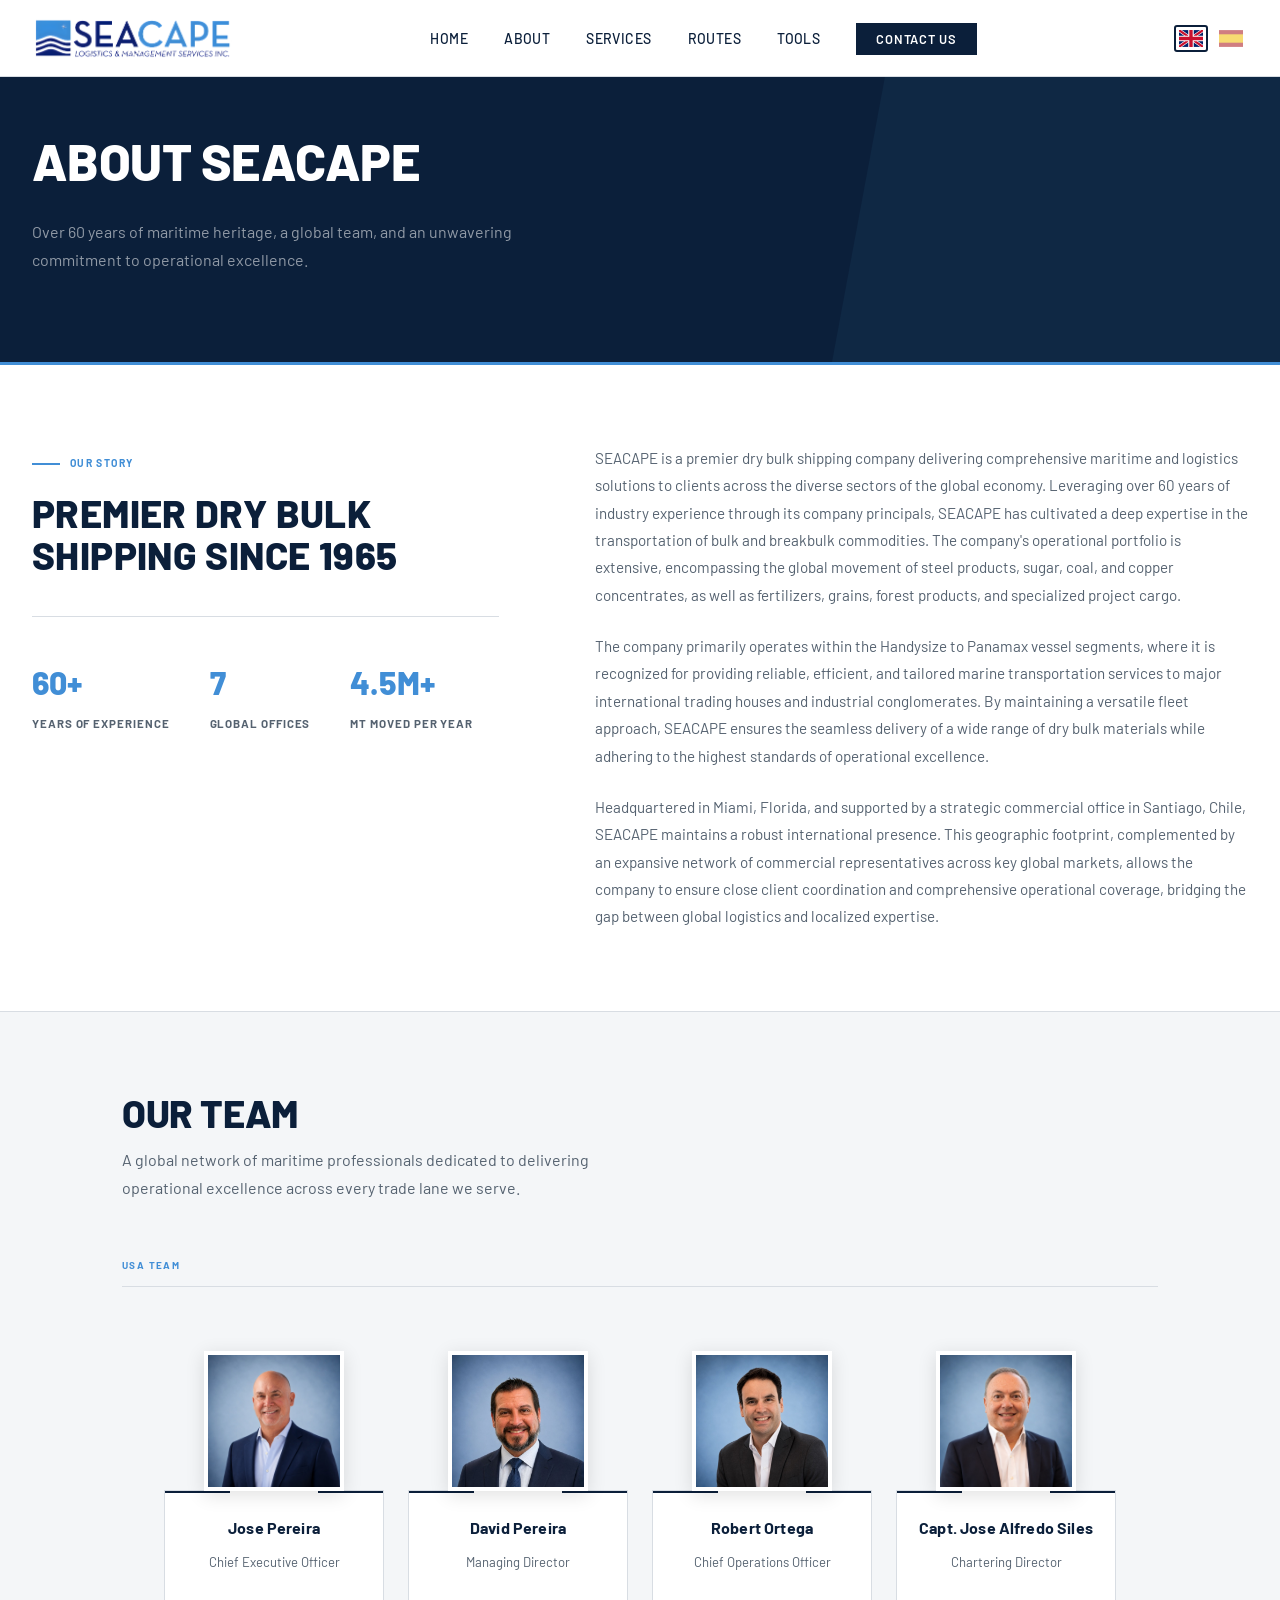
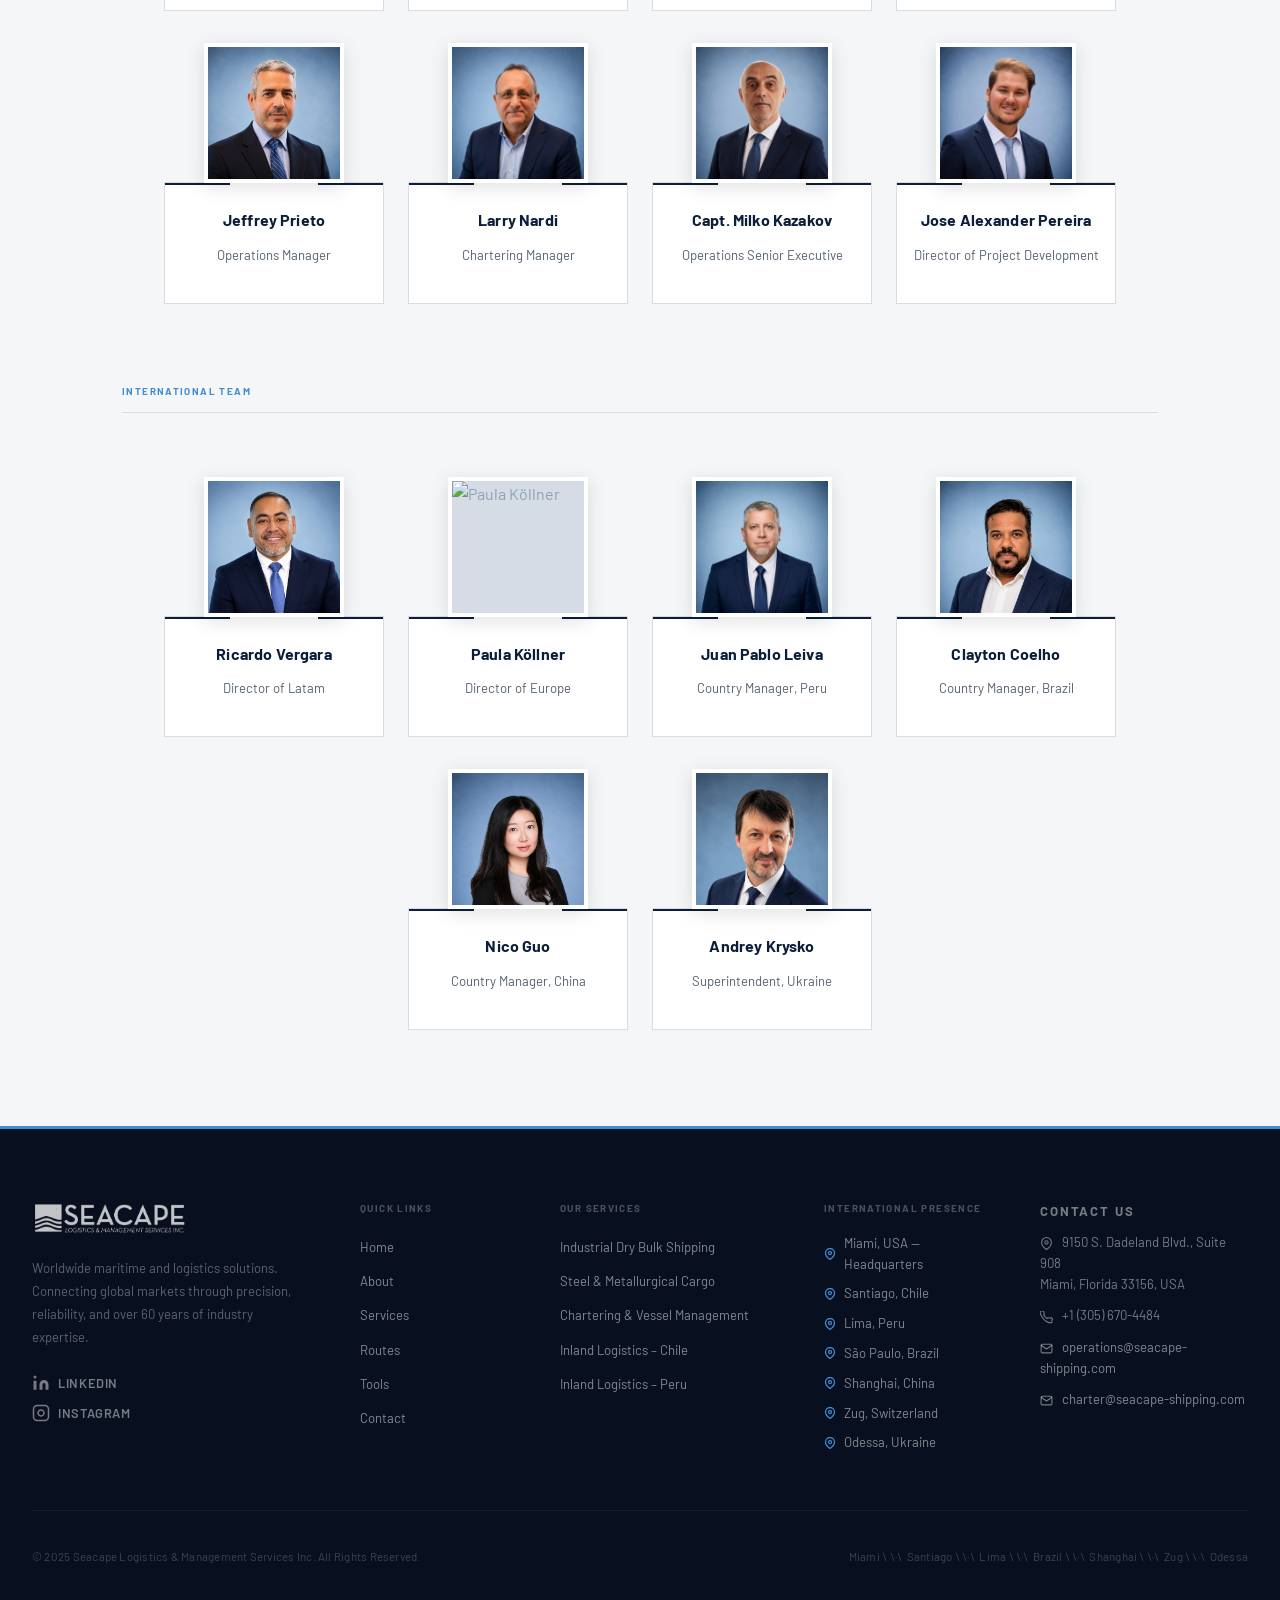
==== about.html @ 0886fe23 "Update routes, remove Seacape GmbH from Zug, replace charter main photo - Sync home page route cards" ====
<!DOCTYPE html>
<html lang="en">
<head>
  <meta charset="UTF-8"/>
  <meta name="viewport" content="width=device-width, initial-scale=1.0"/>
  <title>About – Seacape Logistics &amp; Management Services Inc.</title>
  <meta name="description" content="Over 60 years of maritime expertise. Meet the leadership team and global professionals behind Seacape's worldwide shipping and logistics operations."/>
  <link rel="stylesheet" href="css/styles.css"/>
  <style>
    /* ── About Page ─────────────────────────── */
    .about-intro {
      max-width: 1280px; margin: 0 auto; padding: 5rem 2rem;
      display: grid; grid-template-columns: 1fr 1.4fr; gap: 6rem; align-items: start;
    }
    .about-intro-label {
      font-size: .65rem; font-weight: 700; letter-spacing: .14em;
      text-transform: uppercase; color: var(--blue);
      display: flex; align-items: center; gap: .6rem; margin-bottom: 1.25rem;
    }
    .about-intro-label::before {
      content: ''; display: block; width: 28px; height: 2px; background: var(--blue);
    }
    .about-intro-heading {
      font-size: clamp(1.8rem, 3vw, 2.6rem); font-weight: 800;
      text-transform: uppercase; letter-spacing: .01em;
      color: var(--navy); line-height: 1.1; margin: 0 0 2rem;
    }
    .about-stat-row {
      display: flex; gap: 2.5rem; margin-top: 2.5rem;
      padding-top: 2.5rem; border-top: 1px solid var(--rule);
    }
    .about-stat-val {
      font-size: 2rem; font-weight: 800; color: var(--blue); display: block;
    }
    .about-stat-lbl {
      font-size: .72rem; font-weight: 700; text-transform: uppercase;
      letter-spacing: .08em; color: var(--muted);
    }
    .about-body p {
      color: var(--muted); line-height: 1.8; font-size: .95rem; margin: 0 0 1.5rem;
    }
    .about-body p:last-child { margin: 0; }

    /* ── Team Section ───────────────────────── */
    .team-section {
      background: var(--bg-alt);
      border-top: 1px solid var(--rule);
      padding: 5rem 0 6rem;
    }
    .team-inner { max-width: 1100px; margin: 0 auto; padding: 0 2rem; }
    .team-group { margin-bottom: 5rem; }
    .team-group:last-child { margin-bottom: 0; }
    .team-group-label {
      font-size: .62rem; font-weight: 700; letter-spacing: .14em;
      text-transform: uppercase; color: var(--blue);
      border-bottom: 1px solid var(--rule);
      padding-bottom: .75rem; margin-bottom: 4rem;
    }

    /* Grid — centered, fixed columns */
    .team-grid {
      display: flex;
      flex-wrap: wrap;
      justify-content: center;
      gap: 2rem 1.5rem;
    }

    /* Wrapper: provides space above card for the floating avatar */
    .team-card-wrap {
      width: 220px;
      display: flex;
      flex-direction: column;
      align-items: center;
    }

    /* Avatar — floats above the card */
    .team-avatar {
      width: 140px; height: 140px;
      border-radius: 0;              /* sharp edges — consistent with site design */
      background: #d6dce5;
      border: 4px solid #fff;
      box-shadow: 0 4px 18px rgba(0,0,0,.12);
      display: flex; align-items: center; justify-content: center;
      color: #8fa0b4;
      overflow: hidden;
      margin-bottom: -1px;
      position: relative; z-index: 1;
      flex-shrink: 0;
    }
    .team-avatar img {
      width: 100%; height: 100%; object-fit: cover; object-position: top center; display: block;
    }

    /* Card box */
    .team-card {
      background: #fff;
      border: 1px solid var(--rule);
      width: 100%;
      padding: 1.5rem 1rem 1.5rem;
      text-align: center;
      position: relative;
    }

    /* Horizontal lines flanking the top (where photo sits) */
    .team-card::before,
    .team-card::after {
      content: '';
      position: absolute;
      top: 0; height: 2px;
      background: var(--navy);
    }
    .team-card::before { left: 0; width: 30%; }
    .team-card::after  { right: 0; width: 30%; }

    .team-name {
      font-size: 1rem; font-weight: 700;
      color: var(--navy); margin: 0 0 .35rem;
      letter-spacing: .01em;
    }
    .team-title {
      font-size: .82rem; color: var(--muted); line-height: 1.5;
    }

    @media (max-width: 900px) {
      .about-intro { grid-template-columns: 1fr; gap: 3rem; }
      .about-stat-row { gap: 1.5rem; }
    }
    @media (max-width: 600px) {
      .team-card-wrap { width: calc(50% - .75rem); }
      .team-avatar { width: 110px; height: 110px; }
    }
  </style>
</head>
<body>

<nav class="navbar">
  <div class="nav-inner">
    <a href="index.html" class="nav-logo"><img src="assets/images/logo.png" alt="Seacape Logistics &amp; Management Services Inc."/></a>
    <ul class="nav-links">
      <li><a href="index.html" data-i18n="nav_home">Home</a></li>
      <li><a href="about.html" data-i18n="nav_about">About</a></li>
      <li><a href="services.html" data-i18n="nav_services">Services</a></li>
      <li><a href="routes.html" data-i18n="nav_routes">Routes</a></li>
      <li><a href="tools.html" data-i18n="nav_tools">Tools</a></li>
      <li><a href="contact.html" class="nav-cta" data-i18n="nav_contact">Contact Us</a></li>
    </ul>
    <div class="lang-toggle">
      <button class="lang-btn" data-lang="en" onclick="setLanguage('en')" aria-label="English"><svg viewBox="0 0 20 14" xmlns="http://www.w3.org/2000/svg" width="24" height="17"><rect width="20" height="14" fill="#012169"/><path d="M0 0L20 14M20 0L0 14" stroke="#fff" stroke-width="2.8"/><path d="M0 0L20 14M20 0L0 14" stroke="#C8102E" stroke-width="1.8"/><path d="M10 0V14M0 7H20" stroke="#fff" stroke-width="4.6"/><path d="M10 0V14M0 7H20" stroke="#C8102E" stroke-width="2.8"/></svg></button>
      <button class="lang-btn" data-lang="es" onclick="setLanguage('es')" aria-label="Español"><svg viewBox="0 0 20 14" xmlns="http://www.w3.org/2000/svg" width="24" height="17"><rect width="20" height="14" fill="#AA151B"/><rect y="3.5" width="20" height="7" fill="#F1BF00"/></svg></button>
    </div>
    <button class="hamburger" aria-label="Open menu"><span></span><span></span><span></span></button>
  </div>
</nav>
<div class="mobile-menu">
  <a href="index.html" data-i18n="nav_home">Home</a>
  <a href="about.html" data-i18n="nav_about">About</a>
  <a href="services.html" data-i18n="nav_services">Services</a>
  <a href="routes.html" data-i18n="nav_routes">Routes</a>
  <a href="tools.html" data-i18n="nav_tools">Tools</a>
  <a href="contact.html" class="nav-cta" data-i18n="nav_contact">Contact Us</a>
</div>

<div class="page-hero">
  <div class="page-hero-content">
        <h1 class="page-hero-title" data-i18n="about_hero_title">About Seacape</h1>
    <p class="page-hero-sub" data-i18n="about_hero_sub">Over 60 years of maritime heritage, a global team, and an unwavering commitment to operational excellence.</p>
  </div>
</div>

<!-- ── Company Description ───────────────── -->
<div class="about-intro">
  <div class="reveal">
    <p class="about-intro-label" data-i18n="about_story_label">Our Story</p>
    <h2 class="about-intro-heading" data-i18n="about_story_heading">Premier Dry Bulk Shipping Since 1965</h2>
    <div class="about-stat-row">
      <div>
        <span class="about-stat-val">60+</span>
        <span class="about-stat-lbl" data-i18n="about_stat_years">Years of Experience</span>
      </div>
      <div>
        <span class="about-stat-val">7</span>
        <span class="about-stat-lbl" data-i18n="about_stat_offices">Global Offices</span>
      </div>
      <div>
        <span class="about-stat-val">4.5M+</span>
        <span class="about-stat-lbl" data-i18n="about_stat_mt">MT Moved Per Year</span>
      </div>
    </div>
  </div>
  <div class="about-body reveal">
    <p data-i18n="about_body_1">SEACAPE is a premier dry bulk shipping company delivering comprehensive maritime and logistics solutions to clients across the diverse sectors of the global economy. Leveraging over 60 years of industry experience through its company principals, SEACAPE has cultivated a deep expertise in the transportation of bulk and breakbulk commodities. The company's operational portfolio is extensive, encompassing the global movement of steel products, sugar, coal, and copper concentrates, as well as fertilizers, grains, forest products, and specialized project cargo.</p>
    <p data-i18n="about_body_2">The company primarily operates within the Handysize to Panamax vessel segments, where it is recognized for providing reliable, efficient, and tailored marine transportation services to major international trading houses and industrial conglomerates. By maintaining a versatile fleet approach, SEACAPE ensures the seamless delivery of a wide range of dry bulk materials while adhering to the highest standards of operational excellence.</p>
    <p data-i18n="about_body_3">Headquartered in Miami, Florida, and supported by a strategic commercial office in Santiago, Chile, SEACAPE maintains a robust international presence. This geographic footprint, complemented by an expansive network of commercial representatives across key global markets, allows the company to ensure close client coordination and comprehensive operational coverage, bridging the gap between global logistics and localized expertise.</p>
  </div>
</div>

<!-- ── Our People ─────────────────────────── -->
<section class="team-section">
  <div class="team-inner">
    <div class="section-header reveal" style="margin-bottom:3.5rem;">
            <h2 class="section-title" data-i18n="about_team_heading">Our Team</h2>
      <p class="section-sub" data-i18n="about_team_sub">A global network of maritime professionals dedicated to delivering operational excellence across every trade lane we serve.</p>
    </div>

    <!-- USA Team -->
    <div class="team-group reveal">
      <p class="team-group-label" data-i18n="about_usa_team">USA Team</p>
      <div class="team-grid">
        <div class="team-card-wrap">
          <div class="team-avatar"><img src="assets/images/team/Jose Pereira.jpg" alt="Jose Pereira"/></div>
          <div class="team-card">
            <p class="team-name">Jose Pereira</p>
            <p class="team-title" data-i18n="team_ceo">Chief Executive Officer</p>
          </div>
        </div>
        <div class="team-card-wrap">
          <div class="team-avatar"><img src="assets/images/team/David Pereira.jpg" alt="David Pereira"/></div>
          <div class="team-card">
            <p class="team-name">David Pereira</p>
            <p class="team-title" data-i18n="team_md">Managing Director</p>
          </div>
        </div>
        <div class="team-card-wrap">
          <div class="team-avatar"><img src="assets/images/team/Robert Ortega.jpg" alt="Robert Ortega"/></div>
          <div class="team-card">
            <p class="team-name">Robert Ortega</p>
            <p class="team-title" data-i18n="team_coo">Chief Operations Officer</p>
          </div>
        </div>
        <div class="team-card-wrap">
          <div class="team-avatar"><img src="assets/images/team/Capt. Jose Alfredo Siles.jpg" alt="Capt. Jose Alfredo Siles"/></div>
          <div class="team-card">
            <p class="team-name">Capt. Jose Alfredo Siles</p>
            <p class="team-title" data-i18n="team_chartering_dir">Chartering Director</p>
          </div>
        </div>
        <div class="team-card-wrap">
          <div class="team-avatar"><img src="assets/images/team/Jeffrey Prieto.jpg" alt="Jeffrey Prieto"/></div>
          <div class="team-card">
            <p class="team-name">Jeffrey Prieto</p>
            <p class="team-title" data-i18n="team_ops_mgr">Operations Manager</p>
          </div>
        </div>
        <div class="team-card-wrap">
          <div class="team-avatar"><img src="assets/images/team/Larry Nardi.jpg" alt="Larry Nardi"/></div>
          <div class="team-card">
            <p class="team-name">Larry Nardi</p>
            <p class="team-title" data-i18n="team_chartering_mgr">Chartering Manager</p>
          </div>
        </div>
        <div class="team-card-wrap">
          <div class="team-avatar"><img src="assets/images/team/Milko Kazakov.jpg" alt="Capt. Milko Kazakov"/></div>
          <div class="team-card">
            <p class="team-name">Capt. Milko Kazakov</p>
            <p class="team-title" data-i18n="team_ops_senior">Operations Senior Executive</p>
          </div>
        </div>
        <div class="team-card-wrap">
          <div class="team-avatar"><img src="assets/images/team/Jose Alexander Pereira.jpeg" alt="Jose Alexander Pereira"/></div>
          <div class="team-card">
            <p class="team-name">Jose Alexander Pereira</p>
            <p class="team-title" data-i18n="team_proj_dev">Director of Project Development</p>
          </div>
        </div>
      </div>
    </div>

    <!-- International Team -->
    <div class="team-group reveal">
      <p class="team-group-label" data-i18n="about_intl_team">International Team</p>
      <div class="team-grid">
        <div class="team-card-wrap">
          <div class="team-avatar"><img src="assets/images/team/Ricardo Vergara.jpg" alt="Ricardo Vergara"/></div>
          <div class="team-card">
            <p class="team-name">Ricardo Vergara</p>
            <p class="team-title" data-i18n="team_latam_dir">Director of Latam</p>
          </div>
        </div>
        <div class="team-card-wrap">
          <div class="team-avatar"><img src="assets/images/team/Paula Köllner.jpg" alt="Paula Köllner"/></div>
          <div class="team-card">
            <p class="team-name">Paula Köllner</p>
            <p class="team-title" data-i18n="team_eu_dir">Director of Europe</p>
          </div>
        </div>
        <div class="team-card-wrap">
          <div class="team-avatar"><img src="assets/images/team/Juan Pablo Leiva.jpg" alt="Juan Pablo Leiva"/></div>
          <div class="team-card">
            <p class="team-name">Juan Pablo Leiva</p>
            <p class="team-title" data-i18n="team_cm_peru">Country Manager, Peru</p>
          </div>
        </div>
        <div class="team-card-wrap">
          <div class="team-avatar"><img src="assets/images/team/Clayton Coelho.jpg" alt="Clayton Coelho"/></div>
          <div class="team-card">
            <p class="team-name">Clayton Coelho</p>
            <p class="team-title" data-i18n="team_cm_brazil">Country Manager, Brazil</p>
          </div>
        </div>
        <div class="team-card-wrap">
          <div class="team-avatar"><img src="assets/images/team/Nico Guo.jpeg" alt="Nico Guo"/></div>
          <div class="team-card">
            <p class="team-name">Nico Guo</p>
            <p class="team-title" data-i18n="team_cm_china">Country Manager, China</p>
          </div>
        </div>
        <div class="team-card-wrap">
          <div class="team-avatar"><img src="assets/images/team/Andrey Krysko.jpg" alt="Andrey Krysko"/></div>
          <div class="team-card">
            <p class="team-name">Andrey Krysko</p>
            <p class="team-title" data-i18n="team_superintendent">Superintendent, Ukraine</p>
          </div>
        </div>
      </div>
    </div>


  </div>
</section>

<footer>
  <div class="footer-inner">
    <div class="footer-grid">

      <!-- Brand -->
      <div class="footer-brand-col">
        <a href="index.html" class="footer-logo"><img src="assets/images/logo.png" alt="Seacape Logistics &amp; Management Services Inc."/></a>
        <p class="footer-desc" data-i18n="footer_desc">Worldwide maritime and logistics solutions. Connecting global markets through precision, reliability, and over 60 years of industry expertise.</p>
        <div class="footer-socials">
          <a href="https://www.linkedin.com/company/seacape-shipping" target="_blank" rel="noopener" aria-label="LinkedIn" class="footer-social-link">
            <svg width="18" height="18" viewBox="0 0 24 24" fill="currentColor" aria-hidden="true"><path d="M16 8a6 6 0 016 6v7h-4v-7a2 2 0 00-2-2 2 2 0 00-2 2v7h-4v-7a6 6 0 016-6zM2 9h4v12H2z"/><circle cx="4" cy="4" r="2"/></svg>
            LinkedIn
          </a>
          <a href="https://www.instagram.com/seacapeshipping/" target="_blank" rel="noopener" aria-label="Instagram" class="footer-social-link">
            <svg width="18" height="18" viewBox="0 0 24 24" fill="none" stroke="currentColor" stroke-width="2" aria-hidden="true"><rect x="2" y="2" width="20" height="20" rx="5" ry="5"/><path d="M16 11.37A4 4 0 1112.63 8 4 4 0 0116 11.37z"/><line x1="17.5" y1="6.5" x2="17.51" y2="6.5"/></svg>
            Instagram
          </a>
        </div>
      </div>

      <!-- Quick Links -->
      <div>
        <p class="footer-heading" data-i18n="footer_quick_links">Quick Links</p>
        <ul class="footer-links">
          <li><a href="index.html">Home</a></li>
          <li><a href="about.html">About</a></li>
          <li><a href="services.html">Services</a></li>
          <li><a href="routes.html">Routes</a></li>
          <li><a href="tools.html">Tools</a></li>
          <li><a href="contact.html">Contact</a></li>
        </ul>
      </div>

      <!-- Our Services -->
      <div>
        <p class="footer-heading" data-i18n="footer_our_services">Our Services</p>
        <ul class="footer-links">
          <li><a href="services.html#dry-bulk" data-i18n="footer_svc_drybulk">Industrial Dry Bulk Shipping</a></li>
          <li><a href="services.html#steels" data-i18n="footer_svc_steel">Steel &amp; Metallurgical Cargo</a></li>
          <li><a href="services.html#chartering" data-i18n="footer_svc_chartering">Chartering &amp; Vessel Management</a></li>
          <li><a href="services.html#inland-chile">Inland Logistics – Chile</a></li>
          <li><a href="services.html#inland-peru">Inland Logistics – Peru</a></li>
        </ul>
      </div>

      <!-- International Presence -->
      <div>
        <p class="footer-heading" data-i18n="footer_presence">International Presence</p>
        <ul class="footer-links footer-presence">
          <li>
            <svg width="12" height="12" viewBox="0 0 24 24" fill="none" stroke="currentColor" stroke-width="2.5" aria-hidden="true"><path d="M21 10c0 7-9 13-9 13s-9-6-9-13a9 9 0 0118 0z"/><circle cx="12" cy="10" r="3"/></svg>
            <span data-i18n="footer_loc_miami">Miami, USA — Headquarters</span>
          </li>
          <li>
            <svg width="12" height="12" viewBox="0 0 24 24" fill="none" stroke="currentColor" stroke-width="2.5" aria-hidden="true"><path d="M21 10c0 7-9 13-9 13s-9-6-9-13a9 9 0 0118 0z"/><circle cx="12" cy="10" r="3"/></svg>
            <span data-i18n="footer_loc_santiago">Santiago, Chile</span>
          </li>
          <li>
            <svg width="12" height="12" viewBox="0 0 24 24" fill="none" stroke="currentColor" stroke-width="2.5" aria-hidden="true"><path d="M21 10c0 7-9 13-9 13s-9-6-9-13a9 9 0 0118 0z"/><circle cx="12" cy="10" r="3"/></svg>
            <span data-i18n="footer_loc_lima">Lima, Peru</span>
          </li>
          <li>
            <svg width="12" height="12" viewBox="0 0 24 24" fill="none" stroke="currentColor" stroke-width="2.5" aria-hidden="true"><path d="M21 10c0 7-9 13-9 13s-9-6-9-13a9 9 0 0118 0z"/><circle cx="12" cy="10" r="3"/></svg>
            <span data-i18n="footer_loc_brazil">São Paulo, Brazil</span>
          </li>
          <li>
            <svg width="12" height="12" viewBox="0 0 24 24" fill="none" stroke="currentColor" stroke-width="2.5" aria-hidden="true"><path d="M21 10c0 7-9 13-9 13s-9-6-9-13a9 9 0 0118 0z"/><circle cx="12" cy="10" r="3"/></svg>
            <span data-i18n="footer_loc_shanghai">Shanghai, China</span>
          </li>
          <li>
            <svg width="12" height="12" viewBox="0 0 24 24" fill="none" stroke="currentColor" stroke-width="2.5" aria-hidden="true"><path d="M21 10c0 7-9 13-9 13s-9-6-9-13a9 9 0 0118 0z"/><circle cx="12" cy="10" r="3"/></svg>
            <span data-i18n="footer_loc_zug">Zug, Switzerland</span>
          </li>
          <li>
            <svg width="12" height="12" viewBox="0 0 24 24" fill="none" stroke="currentColor" stroke-width="2.5" aria-hidden="true"><path d="M21 10c0 7-9 13-9 13s-9-6-9-13a9 9 0 0118 0z"/><circle cx="12" cy="10" r="3"/></svg>
            <span data-i18n="footer_loc_odessa">Odessa, Ukraine</span>
          </li>
        </ul>
      </div>

      <!-- Contact -->
      <div class="footer-contact">
        <p class="footer-heading" data-i18n="footer_contact_us">Contact Us</p>
        <p>
          <svg width="13" height="13" viewBox="0 0 24 24" fill="none" stroke="currentColor" stroke-width="2" style="vertical-align:middle;margin-right:.4rem;" aria-hidden="true"><path d="M21 10c0 7-9 13-9 13s-9-6-9-13a9 9 0 0118 0z"/><circle cx="12" cy="10" r="3"/></svg>
          9150 S. Dadeland Blvd., Suite 908<br/>Miami, Florida 33156, USA
        </p>
        <p>
          <svg width="13" height="13" viewBox="0 0 24 24" fill="none" stroke="currentColor" stroke-width="2" style="vertical-align:middle;margin-right:.4rem;" aria-hidden="true"><path d="M22 16.92v3a2 2 0 01-2.18 2 19.79 19.79 0 01-8.63-3.07A19.5 19.5 0 013.07 9.81 19.79 19.79 0 01.1 1.18 2 2 0 012.08 0h3a2 2 0 012 1.72c.127.96.361 1.903.7 2.81a2 2 0 01-.45 2.11L6.91 7.49a16 16 0 006.29 6.29l.86-.86a2 2 0 012.11-.45c.907.339 1.85.573 2.81.7A2 2 0 0122 16.92z"/></svg>
          +1 (305) 670-4484
        </p>
        <p>
          <svg width="13" height="13" viewBox="0 0 24 24" fill="none" stroke="currentColor" stroke-width="2" style="vertical-align:middle;margin-right:.4rem;" aria-hidden="true"><path d="M4 4h16c1.1 0 2 .9 2 2v12c0 1.1-.9 2-2 2H4c-1.1 0-2-.9-2-2V6c0-1.1.9-2 2-2z"/><polyline points="22,6 12,13 2,6"/></svg>
          <a href="mailto:operations@seacape-shipping.com">operations@seacape-shipping.com</a>
        </p>
        <p>
          <svg width="13" height="13" viewBox="0 0 24 24" fill="none" stroke="currentColor" stroke-width="2" style="vertical-align:middle;margin-right:.4rem;" aria-hidden="true"><path d="M4 4h16c1.1 0 2 .9 2 2v12c0 1.1-.9 2-2 2H4c-1.1 0-2-.9-2-2V6c0-1.1.9-2 2-2z"/><polyline points="22,6 12,13 2,6"/></svg>
          <a href="mailto:charter@seacape-shipping.com">charter@seacape-shipping.com</a>
        </p>
      </div>

    </div>
    <div class="footer-bottom">
      <p class="footer-copy" data-i18n="footer_copy">&copy; 2025 Seacape Logistics &amp; Management Services Inc. All Rights Reserved.</p>
      <p class="footer-copy">Miami \&nbsp;\&middot;\&nbsp; Santiago \&nbsp;\&middot;\&nbsp; Lima \&nbsp;\&middot;\&nbsp; Brazil \&nbsp;\&middot;\&nbsp; Shanghai \&nbsp;\&middot;\&nbsp; Zug \&nbsp;\&middot;\&nbsp; Odessa</p>
    </div>
  </div>
</footer>

<script src="js/main.js"></script>
<script src="js/i18n.js"></script>
</body>
</html>
---- css/styles.css ----
/* Barlow — self-hosted for instant load */
@font-face { font-family:'Barlow'; font-weight:400; font-style:normal; font-display:swap; src:url('../assets/fonts/barlow-400.ttf') format('truetype'); }
@font-face { font-family:'Barlow'; font-weight:500; font-style:normal; font-display:swap; src:url('../assets/fonts/barlow-500.ttf') format('truetype'); }
@font-face { font-family:'Barlow'; font-weight:600; font-style:normal; font-display:swap; src:url('../assets/fonts/barlow-600.ttf') format('truetype'); }
@font-face { font-family:'Barlow'; font-weight:700; font-style:normal; font-display:swap; src:url('../assets/fonts/barlow-700.ttf') format('truetype'); }
@font-face { font-family:'Barlow'; font-weight:800; font-style:normal; font-display:swap; src:url('../assets/fonts/barlow-800.ttf') format('truetype'); }

*, *::before, *::after { box-sizing: border-box; }

:root {
  --navy:      #0B1F3A;
  --navy-mid:  #1A3A5C;
  --blue:      #418ED6;
  --blue-dark: #2D74BA;
  --bg:        #FFFFFF;
  --bg-alt:    #F4F6F8;
  --text:      #0B1F3A;
  --muted:     #556270;
  --border:    #CBD5E1;
  --rule:      #D8DDE3;
}

html { scroll-behavior: smooth; }

body {
  font-family: 'Barlow', 'DIN Pro', 'Helvetica Neue', Helvetica, Arial, sans-serif;
  background: var(--bg);
  color: var(--text);
  margin: 0;
  line-height: 1.6;
  -webkit-font-smoothing: antialiased;
}

/* ── Navbar ────────────────────────────────── */
.navbar {
  position: fixed; top: 0; left: 0; right: 0; z-index: 50;
  background: #fff;
  border-bottom: 1px solid var(--rule);
  transition: box-shadow 200ms ease;
}
.navbar.scrolled { box-shadow: 0 2px 16px rgba(0,0,0,.08); }

.nav-inner {
  max-width: 1280px; margin: 0 auto;
  padding: 0 2rem;
  height: 76px;
  display: flex; align-items: center; justify-content: space-between;
}

.nav-logo {
  text-decoration: none;
  display: flex; align-items: center;
  padding: 5px 0;
  transition: opacity 200ms;
}
.nav-logo:hover { opacity: .88; }
.nav-logo img { height: 44px; width: auto; display: block; }

.nav-links {
  display: flex; align-items: center; gap: 2.25rem;
  list-style: none; margin: 0; padding: 0;
}
.nav-links a {
  color: var(--navy); font-size: .875rem; font-weight: 500;
  text-decoration: none; letter-spacing: .03em; text-transform: uppercase;
  transition: color 200ms;
}
.nav-links a:hover { color: var(--blue); }

.nav-cta {
  background: var(--navy) !important; color: #fff !important;
  padding: .5rem 1.25rem; font-weight: 600 !important;
  font-size: .8rem !important; letter-spacing: .06em !important;
  text-transform: uppercase !important;
  transition: background 200ms !important;
}
.nav-cta:hover { background: #0d2035 !important; }

/* ── Language toggle ──────────────────────── */
.lang-toggle {
  display: flex; align-items: center; gap: .35rem;
}
.lang-btn {
  display: flex; align-items: center; justify-content: center;
  background: none; border: 2px solid transparent;
  cursor: pointer; padding: 3px; border-radius: 3px;
  opacity: .55; transition: opacity 180ms, border-color 180ms;
  line-height: 0;
}
.lang-btn:hover { opacity: .85; }
.lang-btn.active { opacity: 1; border-color: var(--navy); }
.lang-btn svg, .lang-btn img { display: block; pointer-events: none; }

.hamburger {
  display: none; flex-direction: column; gap: 5px;
  background: none; border: none; cursor: pointer; padding: 4px;
}
.hamburger span {
  display: block; width: 24px; height: 2px;
  background: var(--navy); border-radius: 0;
  transition: transform 250ms, opacity 250ms;
}

.mobile-menu {
  display: none;
  position: fixed; top: 76px; left: 0; right: 0; z-index: 49;
  background: #fff;
  border-top: 1px solid var(--rule);
  padding: 1.5rem 2rem;
}
.mobile-menu.open { display: block; }
.mobile-menu a {
  display: block; color: var(--navy); text-decoration: none;
  font-size: .9rem; font-weight: 500; text-transform: uppercase; letter-spacing: .04em;
  padding: .75rem 0; border-bottom: 1px solid var(--rule);
  transition: color 200ms;
}
.mobile-menu a:hover { color: var(--blue); }
.mobile-menu .nav-cta {
  display: inline-block; margin-top: 1rem; border-bottom: none;
}

/* ── Buttons ───────────────────────────────── */
.btn-primary {
  display: inline-flex; align-items: center; gap: .5rem;
  background: var(--blue); color: #fff;
  padding: .8rem 2rem;
  font-family: 'Barlow', 'DIN Pro', 'Helvetica Neue', Helvetica, Arial, sans-serif;
  font-weight: 600; font-size: .875rem; letter-spacing: .06em;
  text-transform: uppercase; text-decoration: none;
  border: 2px solid var(--blue); cursor: pointer;
  transition: background 200ms, color 200ms;
}
.btn-primary:hover { background: var(--blue-dark); border-color: var(--blue-dark); }
.btn-navy { background: var(--navy); border-color: var(--navy); }
.btn-navy:hover { background: #0d2035; border-color: #0d2035; }

.btn-outline {
  display: inline-flex; align-items: center; gap: .5rem;
  border: 2px solid rgba(255,255,255,.5); color: #fff;
  padding: .8rem 2rem;
  font-family: 'Barlow', 'DIN Pro', 'Helvetica Neue', Helvetica, Arial, sans-serif;
  font-weight: 600; font-size: .875rem; letter-spacing: .06em;
  text-transform: uppercase; text-decoration: none; background: transparent;
  transition: border-color 200ms, background 200ms;
}
.btn-outline:hover { border-color: #fff; background: rgba(255,255,255,.08); }

.btn-outline-dark {
  display: inline-flex; align-items: center; gap: .5rem;
  border: 2px solid var(--navy); color: var(--navy);
  padding: .8rem 2rem;
  font-family: 'Barlow', 'DIN Pro', 'Helvetica Neue', Helvetica, Arial, sans-serif;
  font-weight: 600; font-size: .875rem; letter-spacing: .06em;
  text-transform: uppercase; text-decoration: none; background: transparent;
  transition: background 200ms, color 200ms;
}
.btn-outline-dark:hover { background: var(--navy); color: #fff; }

/* ── Hero ──────────────────────────────────── */
.hero {
  background: var(--navy);
  padding-top: 76px;
  /* Lock section to video aspect ratio (1608/3840 = 41.875%) so video always fits exactly */
  height: calc(41.875vw + 76px);
  display: flex; align-items: center;
  position: relative; overflow: hidden;
}

/* Left-side gradient scrim — darkens behind text, clears on the right */
.hero::before {
  content: '';
  position: absolute; inset: 0;
  background: linear-gradient(90deg, rgba(0,0,0,.50) 0%, rgba(0,0,0,.25) 40%, transparent 70%);
  z-index: 1;
  pointer-events: none;
}

/* Diagonal accent shape */
.hero::after { display: none; }

.hero-content {
  position: relative; z-index: 1;
  max-width: 1280px; margin: 0 auto;
  padding: 5rem 2rem;
  display: grid; grid-template-columns: 1fr 1fr;
  gap: 4rem; align-items: center;
}

.hero-eyebrow {
  display: flex; align-items: center; gap: .75rem;
  font-size: .75rem; font-weight: 600; letter-spacing: .12em;
  text-transform: uppercase; color: rgba(255,255,255,.45);
  margin-bottom: 1.75rem;
}
.hero-eyebrow::before {
  content: ''; display: block;
  width: 32px; height: 2px; background: var(--blue);
  flex-shrink: 0;
}

.hero-title {
  font-size: clamp(2.6rem, 4.5vw, 4rem);
  font-weight: 800; line-height: 1.05;
  color: #fff; letter-spacing: -.01em;
  margin: 0 0 1.5rem;
  text-transform: uppercase;
}
.hero-title em { color: var(--blue); font-style: normal; display: block; }

.hero-sub {
  font-size: 1rem; color: rgba(255,255,255,.58);
  line-height: 1.75; max-width: 480px; margin: 0 0 2.5rem;
  font-weight: 400;
}

.hero-btns { display: flex; gap: 1rem; flex-wrap: wrap; }

/* Hero right panel */
.hero-visual { position: relative; z-index: 1; }
.hero-card {
  background: rgba(255,255,255,.04);
  border: 1px solid rgba(255,255,255,.1);
  padding: 2rem;
}
.hero-card-title {
  font-size: .7rem; font-weight: 700; letter-spacing: .1em;
  text-transform: uppercase; color: rgba(255,255,255,.35);
  margin: 0 0 1.5rem; padding-bottom: 1rem;
  border-bottom: 1px solid rgba(255,255,255,.08);
}
.hero-route {
  display: flex; align-items: center; gap: .75rem;
  padding: .85rem 0;
  border-bottom: 1px solid rgba(255,255,255,.05);
}
.hero-route:last-child { border-bottom: none; }
.route-dot {
  width: 6px; height: 6px;
  background: var(--blue); flex-shrink: 0;
}
.route-line {
  flex: 1; height: 1px;
  background: rgba(255,255,255,.1);
}
.route-label { color: rgba(255,255,255,.75); font-size: .875rem; font-weight: 500; }

/* ── Stats Bar ─────────────────────────────── */
.stats-bar {
  background: var(--blue);
  padding: 1.75rem 0;
}
.stats-inner {
  max-width: 1280px; margin: 0 auto; padding: 0 2rem;
  display: flex; gap: 0; flex-wrap: wrap;
}
.stat-item {
  flex: 1; min-width: 160px;
  text-align: center; padding: .5rem 1.5rem;
  border-right: 1px solid rgba(255,255,255,.2);
}
.stat-item:last-child { border-right: none; }
.stat-number {
  font-size: 2.25rem; font-weight: 800; color: #fff;
  line-height: 1; letter-spacing: -.02em;
}
.stat-number span { color: rgba(255,255,255,.7); font-weight: 400; }
.stat-label {
  font-size: .7rem; color: rgba(255,255,255,.65);
  text-transform: uppercase; letter-spacing: .1em;
  margin-top: .35rem; font-weight: 500;
}

/* ── Marquee ───────────────────────────────── */
.marquee-section {
  background: #fff;
  padding: 2.5rem 0;
  overflow: hidden;
  position: relative;
  border-top: 1px solid var(--rule);
  border-bottom: 1px solid var(--rule);
}
.marquee-section::before,
.marquee-section::after {
  content: '';
  position: absolute; top: 0; bottom: 0; z-index: 2; width: 100px;
  pointer-events: none;
}
.marquee-section::before { left: 0; background: linear-gradient(90deg, #fff, transparent); }
.marquee-section::after { right: 0; background: linear-gradient(270deg, #fff, transparent); }

.marquee-label {
  text-align: center;
  font-size: .65rem; font-weight: 700; letter-spacing: .14em;
  text-transform: uppercase; color: #a0aab4;
  margin-bottom: 1.5rem;
}

.marquee-track {
  display: flex; gap: 2.5rem; width: max-content;
  animation: marquee 32s linear infinite;
}
.marquee-track:hover { animation-play-state: running; }

@keyframes marquee {
  from { transform: translateX(0); }
  to   { transform: translateX(-50%); }
}
@media (prefers-reduced-motion: reduce) { .marquee-track { animation: none; } }

.logo-item {
  display: flex; align-items: center; justify-content: center;
  padding: .75rem 1.75rem;
}
.logo-item img { height: 36px; width: auto; max-width: 140px; object-fit: contain; }
.logo-item-text {
  color: #8A96A3; font-weight: 600; font-size: .8rem;
  letter-spacing: .06em; text-transform: uppercase;
}

/* ── Section Layout ────────────────────────── */
.section { padding: 5.5rem 0; }
.section-alt { background: var(--bg-alt); }
.section-inner { max-width: 1280px; margin: 0 auto; padding: 0 2rem; }

.section-header { margin-bottom: 3.5rem; }
.section-label {
  font-size: .7rem; font-weight: 700; letter-spacing: .14em;
  text-transform: uppercase; color: var(--blue);
  display: flex; align-items: center; gap: .6rem;
  margin-bottom: .75rem;
}
.section-label::before {
  content: ''; display: block;
  width: 28px; height: 2px; background: var(--blue); flex-shrink: 0;
}
.section-title {
  font-size: clamp(1.75rem, 3vw, 2.6rem);
  font-weight: 800; color: var(--text);
  letter-spacing: -.01em; margin: 0 0 .75rem; line-height: 1.1;
  text-transform: uppercase;
}
.section-sub {
  font-size: 1rem; color: var(--muted);
  max-width: 540px; line-height: 1.75; margin: 0;
  font-weight: 400;
}

/* ── Service Cards ─────────────────────────── */
.cards-grid {
  display: grid;
  grid-template-columns: repeat(auto-fit, minmax(260px, 1fr));
  gap: 0; border: 1px solid var(--rule);
}
.card {
  background: #fff;
  border-right: 1px solid var(--rule);
  padding: 2.25rem 2rem;
  cursor: pointer;
  transition: background 200ms;
  text-decoration: none; color: inherit;
  display: block;
  position: relative;
}
.card:last-child { border-right: none; }
.card::before {
  content: ''; position: absolute;
  top: 0; left: 0; right: 0; height: 3px;
  background: var(--blue);
  transform: scaleX(0); transform-origin: left;
  transition: transform 220ms ease;
}
.card:hover { background: var(--bg-alt); }
.card:hover::before { transform: scaleX(1); }

.card-icon {
  width: 40px; height: 40px;
  color: var(--blue); margin-bottom: 1.25rem;
}
.card-title {
  font-size: 1rem; font-weight: 700; margin: 0 0 .6rem;
  text-transform: uppercase; letter-spacing: .03em;
}
.card-text { font-size: .9rem; color: var(--muted); line-height: 1.65; margin: 0; }

/* ── Services List ─────────────────────────── */
.services-layout {
  display: grid;
  grid-template-columns: 1fr 1.8fr;
  gap: 6rem;
  align-items: start;
}
.services-header .section-label,
.services-header .section-title,
.services-header .section-sub { text-align: left; }
.services-header .section-title { margin-bottom: 1rem; }

.services-list { border-top: 1px solid var(--rule); }

.service-row {
  display: grid;
  grid-template-columns: 2.5rem 1fr auto;
  align-items: center;
  gap: 1.5rem;
  padding: 1.4rem 0;
  border-bottom: 1px solid var(--rule);
  text-decoration: none; color: inherit;
  transition: background 180ms;
  position: relative;
}
.service-row::before {
  content: '';
  position: absolute; left: -1.5rem; top: 0; bottom: 0; width: 3px;
  background: var(--blue);
  transform: scaleY(0); transform-origin: top;
  transition: transform 200ms ease;
}
.service-row:hover::before { transform: scaleY(1); }
.service-row:hover .service-row-title { color: var(--blue); }
.service-row:hover .service-row-arrow { transform: translateX(4px); color: var(--blue); }

.service-num {
  font-size: .7rem; font-weight: 700; color: var(--blue);
  letter-spacing: .08em; text-transform: uppercase; flex-shrink: 0;
}
.service-row-body { display: flex; flex-direction: column; gap: .3rem; }
.service-row-title {
  font-size: .95rem; font-weight: 700;
  letter-spacing: .01em; text-transform: uppercase;
  transition: color 180ms;
}
.service-row-desc { font-size: .82rem; color: var(--muted); line-height: 1.55; }
.service-row-arrow {
  color: var(--muted); flex-shrink: 0;
  transition: transform 200ms ease, color 180ms;
}

@media (max-width: 900px) {
  .services-layout { grid-template-columns: 1fr; gap: 3rem; }
  .service-row::before { display: none; }
}

/* ── Routes Section ────────────────────────── */
.routes-section { background: var(--navy); padding: 5.5rem 0; }

.routes-grid {
  display: grid;
  grid-template-columns: repeat(auto-fit, minmax(260px, 1fr));
  gap: 0;
  border: 1px solid rgba(255,255,255,.08);
}
.route-card {
  background: transparent;
  border-right: 1px solid rgba(255,255,255,.08);
  padding: 2rem 1.75rem;
  transition: background 220ms;
  cursor: pointer;
}
.route-card:last-child { border-right: none; }
.route-card:hover { background: rgba(255,255,255,.04); }
.route-card-num {
  font-size: 3rem; font-weight: 800;
  color: rgba(255,255,255,.06); line-height: 1;
  margin-bottom: .5rem; letter-spacing: -.02em;
}
.route-card-title {
  font-size: .95rem; font-weight: 700; color: #fff;
  text-transform: uppercase; letter-spacing: .03em;
  margin: 0 0 .5rem;
}
.route-card-ports { font-size: .8rem; color: rgba(255,255,255,.4); margin: 0; line-height: 1.6; }

/* ── Values Grid ───────────────────────────── */
.values-grid {
  display: grid; grid-template-columns: repeat(auto-fit, minmax(280px, 1fr));
  gap: 0; border-top: 1px solid var(--rule);
}
.value-item {
  padding: 2.5rem 2rem;
  border-right: 1px solid var(--rule);
  border-bottom: 1px solid var(--rule);
}
.value-item:last-child { border-right: none; }
.value-num {
  font-size: .7rem; font-weight: 700; letter-spacing: .1em;
  color: var(--blue); text-transform: uppercase;
  margin-bottom: .75rem;
}
.value-title {
  font-size: 1rem; font-weight: 700; margin: 0 0 .6rem;
  text-transform: uppercase; letter-spacing: .03em;
}
.value-text { font-size: .9rem; color: var(--muted); line-height: 1.7; max-width: 280px; margin: 0; }

/* ── Offices ───────────────────────────────── */
.offices-section { background: var(--navy); padding: 5.5rem 0; }
.offices-grid {
  display: grid; grid-template-columns: repeat(4, 1fr);
  gap: 0; border: 1px solid rgba(255,255,255,.08);
  margin-bottom: 3rem;
}
.office-card {
  padding: 2.5rem; border-right: 1px solid rgba(255,255,255,.08);
}
.office-card:last-child { border-right: none; }
.office-city { font-size: 1.2rem; font-weight: 800; color: #fff; margin: 0 0 .25rem; text-transform: uppercase; letter-spacing: .02em; }
.office-role { font-size: .68rem; font-weight: 700; color: var(--blue); letter-spacing: .1em; text-transform: uppercase; margin: 0 0 1.5rem; }
.office-detail { display: flex; align-items: flex-start; gap: .75rem; font-size: .875rem; color: rgba(255,255,255,.55); margin-bottom: .75rem; }
.office-detail svg { flex-shrink: 0; margin-top: 2px; color: rgba(255,255,255,.3); }

/* ── Footer ────────────────────────────────── */
footer {
  background: #080f1e;
  border-top: 3px solid var(--blue);
  padding: 4.5rem 0 2rem;
}
.footer-inner { max-width: 1280px; margin: 0 auto; padding: 0 2rem; }
.footer-grid {
  display: grid;
  grid-template-columns: 1.8fr 1fr 1.4fr 1.1fr 1.3fr;
  gap: 2.5rem; margin-bottom: 3rem;
}
.footer-brand-col { padding-right: 1rem; }
.footer-logo { margin-bottom: 1rem; display: inline-block; }
.footer-logo img { height: 34px; width: auto; filter: brightness(0) invert(1); opacity: .75; }
.footer-desc { font-size: .82rem; color: rgba(255,255,255,.35); line-height: 1.75; margin: 0 0 1.5rem; }
.footer-socials { display: flex; flex-direction: column; gap: .6rem; }
.footer-social-link {
  display: inline-flex; align-items: center; gap: .5rem;
  color: rgba(255,255,255,.45); font-size: .8rem; font-weight: 600;
  text-transform: uppercase; letter-spacing: .05em; text-decoration: none;
  transition: color 200ms;
}
.footer-social-link:hover { color: #fff; }
.footer-heading {
  font-size: .62rem; font-weight: 700; letter-spacing: .14em;
  text-transform: uppercase; color: rgba(255,255,255,.28); margin: 0 0 1rem;
}
.footer-links { list-style: none; margin: 0; padding: 0; }
.footer-links li { margin-bottom: .55rem; }
.footer-links a { color: rgba(255,255,255,.5); font-size: .82rem; text-decoration: none; transition: color 200ms; }
.footer-links a:hover { color: #fff; }
.footer-presence li {
  display: flex; align-items: center; gap: .5rem;
  color: rgba(255,255,255,.5); font-size: .82rem;
}
.footer-presence li svg { color: var(--blue); flex-shrink: 0; }
.footer-contact p { font-size: .82rem; color: rgba(255,255,255,.45); margin: 0 0 .65rem; line-height: 1.6; }
.footer-contact a { color: rgba(255,255,255,.5); text-decoration: none; transition: color 200ms; }
.footer-contact a:hover { color: #fff; }
.footer-bottom {
  border-top: 1px solid rgba(255,255,255,.06); padding-top: 1.5rem;
  display: flex; justify-content: space-between; align-items: center;
  flex-wrap: wrap; gap: 1rem;
}
.footer-copy { font-size: .72rem; color: rgba(255,255,255,.22); letter-spacing: .02em; }

/* ── Page Hero (inner pages) ───────────────── */
.page-hero {
  background: var(--navy);
  padding: 7.5rem 0 4.5rem;
  position: relative; overflow: hidden;
  border-bottom: 3px solid var(--blue);
}
.page-hero::after {
  content: '';
  position: absolute; top: 0; right: 0;
  width: 35%; height: 100%;
  background: #0f2844;
  clip-path: polygon(15% 0, 100% 0, 100% 100%, 0% 100%);
}
.page-hero-content { position: relative; z-index: 1; max-width: 1280px; margin: 0 auto; padding: 0 2rem; }
.page-hero-label {
  font-size: .7rem; font-weight: 700; letter-spacing: .14em;
  text-transform: uppercase; color: var(--blue);
  display: flex; align-items: center; gap: .6rem; margin-bottom: .75rem;
}
.page-hero-label::before { content: ''; display: block; width: 28px; height: 2px; background: var(--blue); flex-shrink: 0; }
.page-hero-title {
  font-size: clamp(2.2rem, 4vw, 3.25rem);
  font-weight: 800; color: #fff; letter-spacing: -.01em;
  margin: 0 0 1rem; text-transform: uppercase;
}
.page-hero-sub { font-size: 1rem; color: rgba(255,255,255,.55); max-width: 520px; line-height: 1.75; }

/* ── Form ──────────────────────────────────── */
.form-group { margin-bottom: 1.25rem; }
.form-label { display: block; font-size: .8rem; font-weight: 600; color: var(--text); margin-bottom: .4rem; text-transform: uppercase; letter-spacing: .04em; }
.form-input, .form-select, .form-textarea {
  width: 100%; padding: .75rem 1rem;
  border: 1.5px solid var(--border);
  background: #fff; color: var(--text);
  font-family: 'Barlow', 'DIN Pro', 'Helvetica Neue', Helvetica, Arial, sans-serif; font-size: .95rem;
  transition: border-color 200ms, box-shadow 200ms;
  outline: none; border-radius: 0;
  -webkit-appearance: none;
}
.form-input:focus, .form-select:focus, .form-textarea:focus {
  border-color: var(--blue);
  box-shadow: 0 0 0 3px rgba(0,82,204,.1);
}
.form-textarea { resize: vertical; min-height: 130px; }

/* ── Scroll Reveal ─────────────────────────── */
.reveal {
  opacity: 0; transform: translateY(20px);
  transition: opacity 500ms ease, transform 500ms ease;
}
.reveal.visible { opacity: 1; transform: translateY(0); }
@media (prefers-reduced-motion: reduce) {
  .reveal { opacity: 1 !important; transform: none !important; transition: none !important; }
}

/* ── Responsive ────────────────────────────── */
@media (max-width: 1024px) {
  .footer-grid { grid-template-columns: 1fr 1fr 1fr; }
  .hero-content { grid-template-columns: 1fr; }
  .hero::after { display: none; }
  .hero-visual { display: none; }
  .page-hero::after { display: none; }
}
@media (max-width: 768px) {
  .nav-links { display: none; }
  .hamburger { display: flex; }
  .footer-grid { grid-template-columns: 1fr; gap: 2rem; }
  .offices-grid { grid-template-columns: 1fr !important; }
  .office-card { border-right: none !important; }
  .stats-inner { flex-direction: row; flex-wrap: nowrap; }
  .stats-bar { padding: .9rem 0; }
  .stat-item { flex: 1; border-right: 1px solid rgba(255,255,255,.15); border-bottom: none; padding: .5rem .25rem; min-width: 0; }
  .stat-item:last-child { border-right: none; }
  .stat-number { font-size: 1.4rem; }
  .stat-label { font-size: .55rem; letter-spacing: .05em; margin-top: .25rem; }
  .hero-sub { font-size: .8rem; line-height: 1.6; margin-bottom: 1.5rem; }
  .hero-title { font-size: clamp(1.8rem, 8vw, 2.6rem); margin-bottom: 1rem; }
  .hero-content { padding: 2.5rem 1.5rem; }
  .hero-btns { flex-wrap: nowrap; gap: .6rem; }
  .hero-btns .btn-primary,
  .hero-btns .btn-outline { padding: .75rem 1.2rem; font-size: .75rem; }
  .cards-grid { grid-template-columns: 1fr; }
  .card { border-right: none; border-bottom: 1px solid var(--rule); }
  .card:last-child { border-bottom: none; }
  .routes-grid { grid-template-columns: 1fr 1fr; }
  .route-card:nth-child(even) { border-right: none; }
  .values-grid { grid-template-columns: 1fr; }
  .value-item { border-right: none; }
  .offices-grid { grid-template-columns: 1fr 1fr; }
  .office-card:nth-child(even) { border-right: none; }
  .office-card { border-bottom: 1px solid rgba(255,255,255,.08); }
}
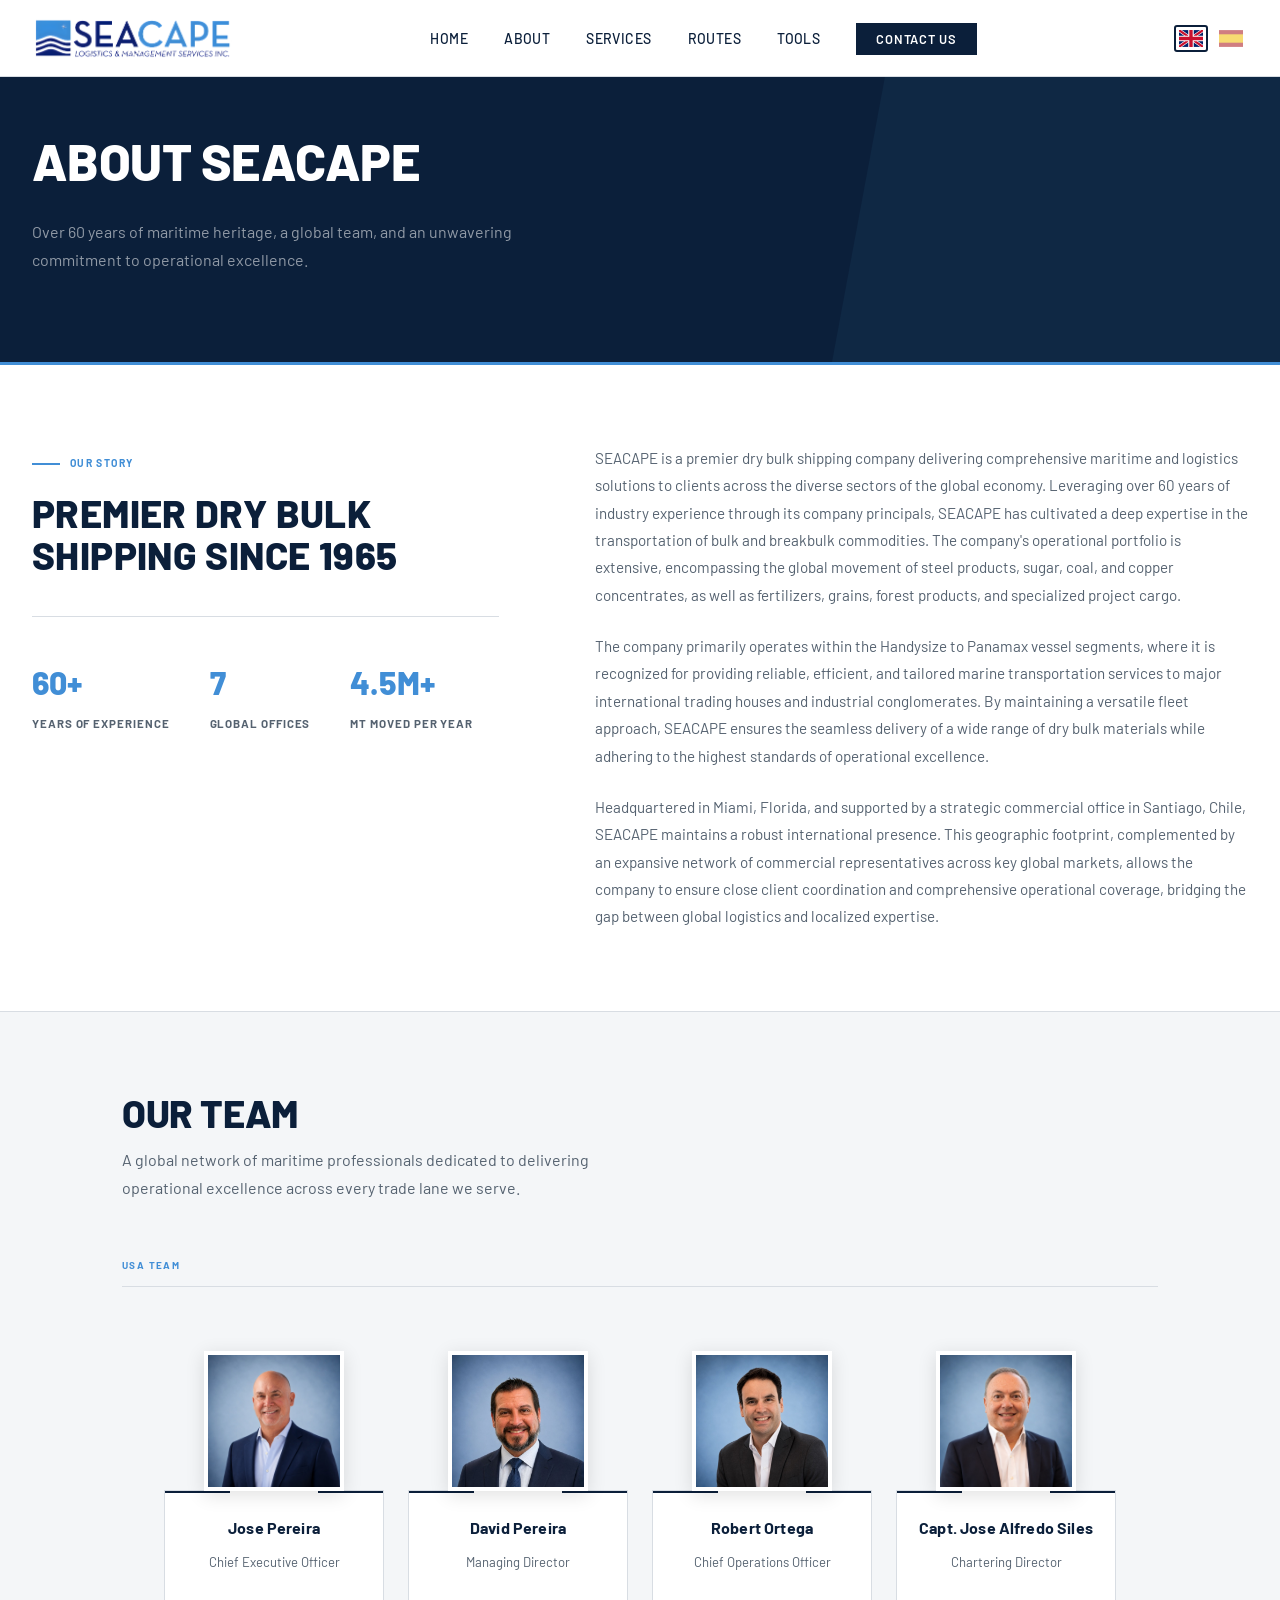
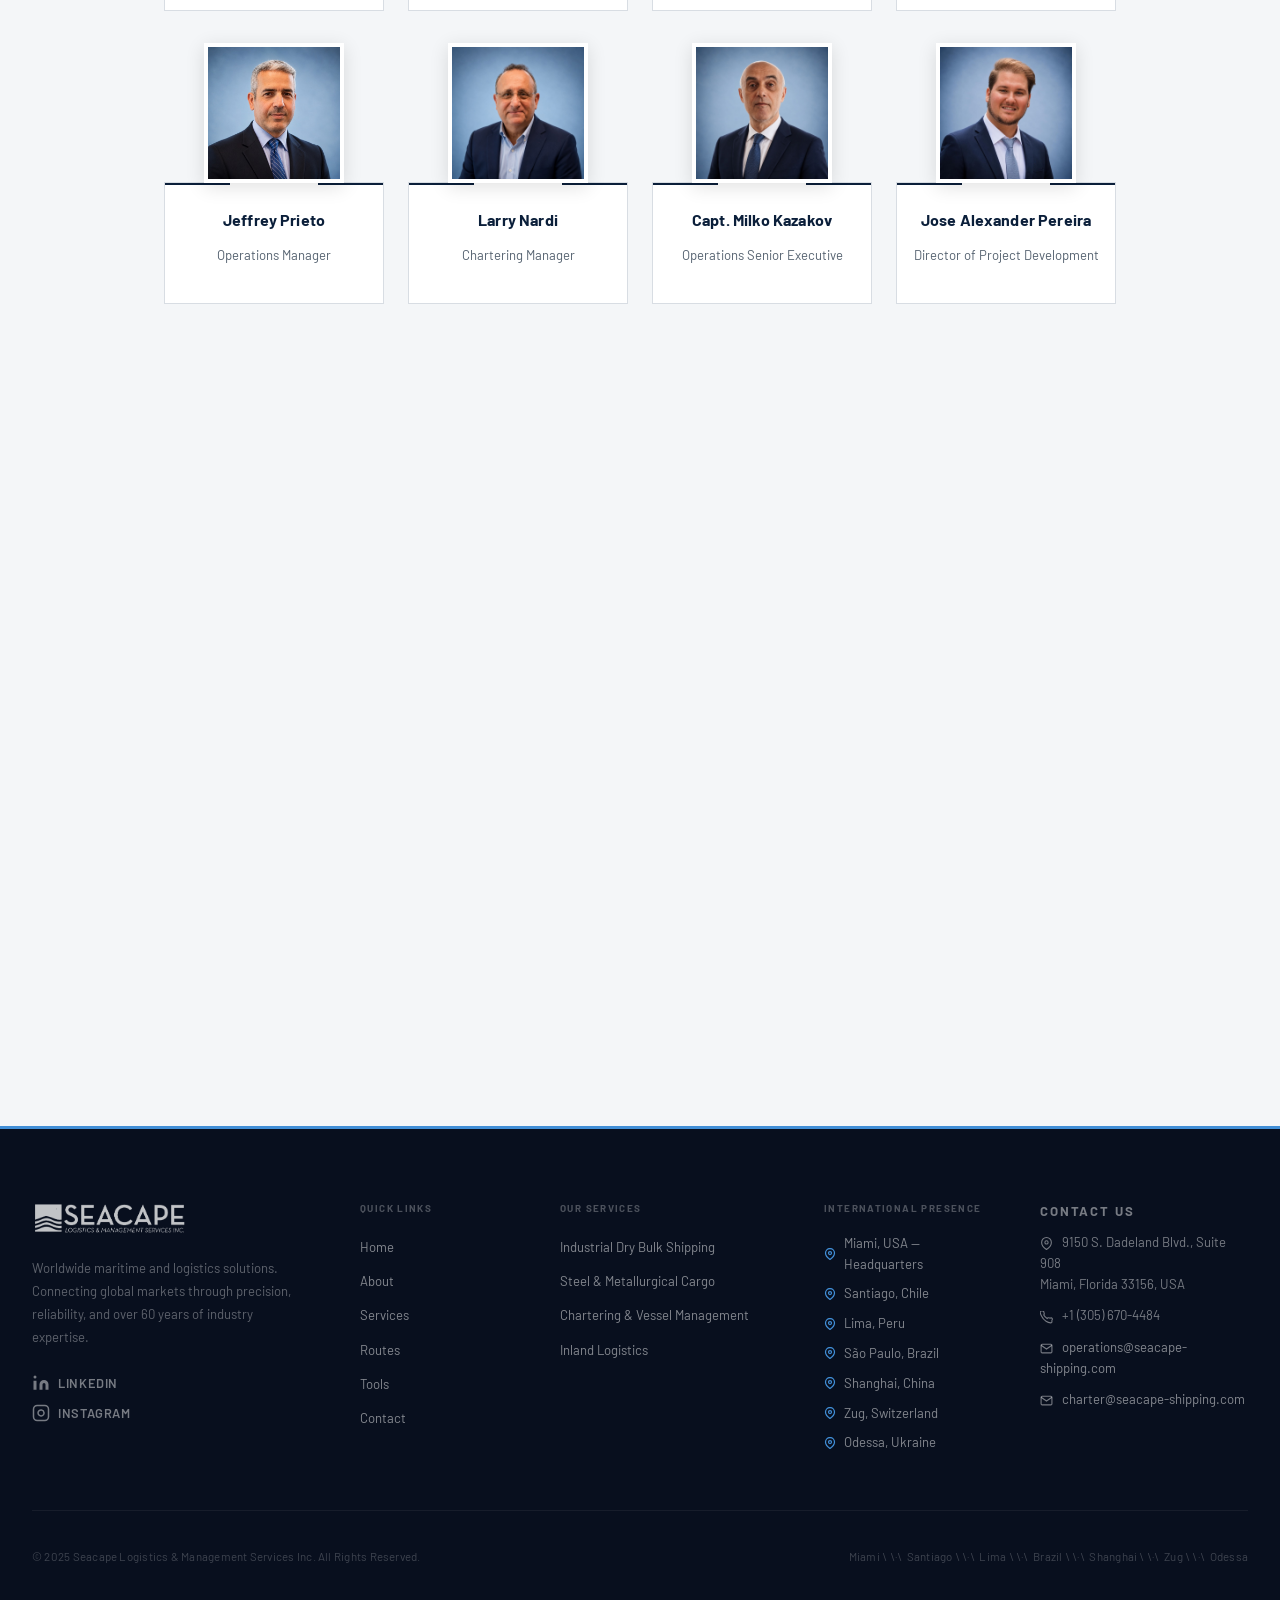
==== commit cec239a5: "Fix footer services list on about, routes, and contact pages Replace two separate 'Inland Logistics " ====
--- a/about.html
+++ b/about.html
@@ -358,8 +358,7 @@
           <li><a href="services.html#dry-bulk" data-i18n="footer_svc_drybulk">Industrial Dry Bulk Shipping</a></li>
           <li><a href="services.html#steels" data-i18n="footer_svc_steel">Steel &amp; Metallurgical Cargo</a></li>
           <li><a href="services.html#chartering" data-i18n="footer_svc_chartering">Chartering &amp; Vessel Management</a></li>
-          <li><a href="services.html#inland-chile">Inland Logistics – Chile</a></li>
-          <li><a href="services.html#inland-peru">Inland Logistics – Peru</a></li>
+          <li><a href="services.html#inland" data-i18n="footer_svc_inland">Inland Logistics</a></li>
         </ul>
       </div>
 
--- a/css/styles.css
+++ b/css/styles.css
@@ -179,13 +179,23 @@
 /* Diagonal accent shape */
 .hero::after { display: none; }
 
+/* Desktop: video fills entire section as absolute background */
+.hero-video-bg {
+  position: absolute; top: 76px; left: 0; right: 0; bottom: 0;
+  overflow: hidden; opacity: 0.6; z-index: 0;
+}
+.hero-video-bg iframe {
+  position: absolute; top: 0; left: 0; width: 100%; height: 100%;
+  pointer-events: none; border: none;
+}
+
 .hero-content {
-  position: relative; z-index: 1;
+  position: relative; z-index: 2;
   max-width: 1280px; margin: 0 auto;
-  padding: 5rem 2rem;
-  display: grid; grid-template-columns: 1fr 1fr;
-  gap: 4rem; align-items: center;
-}
+  padding: 5rem 2rem; width: 100%;
+}
+.hero-text { max-width: 560px; }
+/* hero-panel: transparent on desktop, navy on mobile */
 
 .hero-eyebrow {
   display: flex; align-items: center; gap: .75rem;
@@ -455,6 +465,8 @@
   padding: 2rem 1.75rem;
   transition: background 220ms;
   cursor: pointer;
+  text-decoration: none;
+  display: block;
 }
 .route-card:last-child { border-right: none; }
 .route-card:hover { background: rgba(255,255,255,.04); }
@@ -631,12 +643,26 @@
   .stat-item:last-child { border-right: none; }
   .stat-number { font-size: 1.4rem; }
   .stat-label { font-size: .55rem; letter-spacing: .05em; margin-top: .25rem; }
-  .hero-sub { font-size: .8rem; line-height: 1.6; margin-bottom: 1.5rem; }
-  .hero-title { font-size: clamp(1.8rem, 8vw, 2.6rem); margin-bottom: 1rem; }
-  .hero-content { padding: 2.5rem 1.5rem; }
-  .hero-btns { flex-wrap: nowrap; gap: .6rem; }
+  /* ── Mobile hero: video flush below navbar, content panel below ── */
+  .hero { height: auto; min-height: 0; padding-top: 77px; display: block; overflow: visible; position: relative; }
+  .hero::before { display: none; }
+  /* Video block sits right below navbar; container crops aerial sky by showing bottom half */
+  .hero-video-bg { position: relative; top: auto; left: auto; right: auto; bottom: auto; width: 100%; height: 56vw; overflow: hidden; opacity: 1; z-index: 0; }
+  .hero-video-bg iframe { position: absolute; left: 0; width: 100%; top: -100%; height: 200%; transform: none; }
+  /* Content panel in normal flow below the video */
+  .hero-content { position: static; bottom: auto; left: auto; right: auto; padding: 1.5rem; margin: 0; max-width: none; width: 100%; z-index: 2; background: var(--navy); }
+  .hero-text { max-width: none; }
+  .hero-title {
+    position: static; top: auto; transform: none; left: auto; right: auto;
+    display: block; padding: 0 0 0.5rem;
+    font-size: clamp(2rem, 10vw, 2.8rem); line-height: 1.05; margin: 0;
+    text-shadow: none;
+  }
+  .hero-panel { background: transparent; padding: 0 0 1.25rem; border-top: none; }
+  .hero-sub { font-size: .9rem; line-height: 1.6; margin-bottom: 1rem; max-width: none; color: rgba(255,255,255,.85); }
+  .hero-btns { flex-wrap: nowrap; gap: .75rem; }
   .hero-btns .btn-primary,
-  .hero-btns .btn-outline { padding: .75rem 1.2rem; font-size: .75rem; }
+  .hero-btns .btn-outline { padding: .75rem 1.25rem; font-size: .85rem; }
   .cards-grid { grid-template-columns: 1fr; }
   .card { border-right: none; border-bottom: 1px solid var(--rule); }
   .card:last-child { border-bottom: none; }
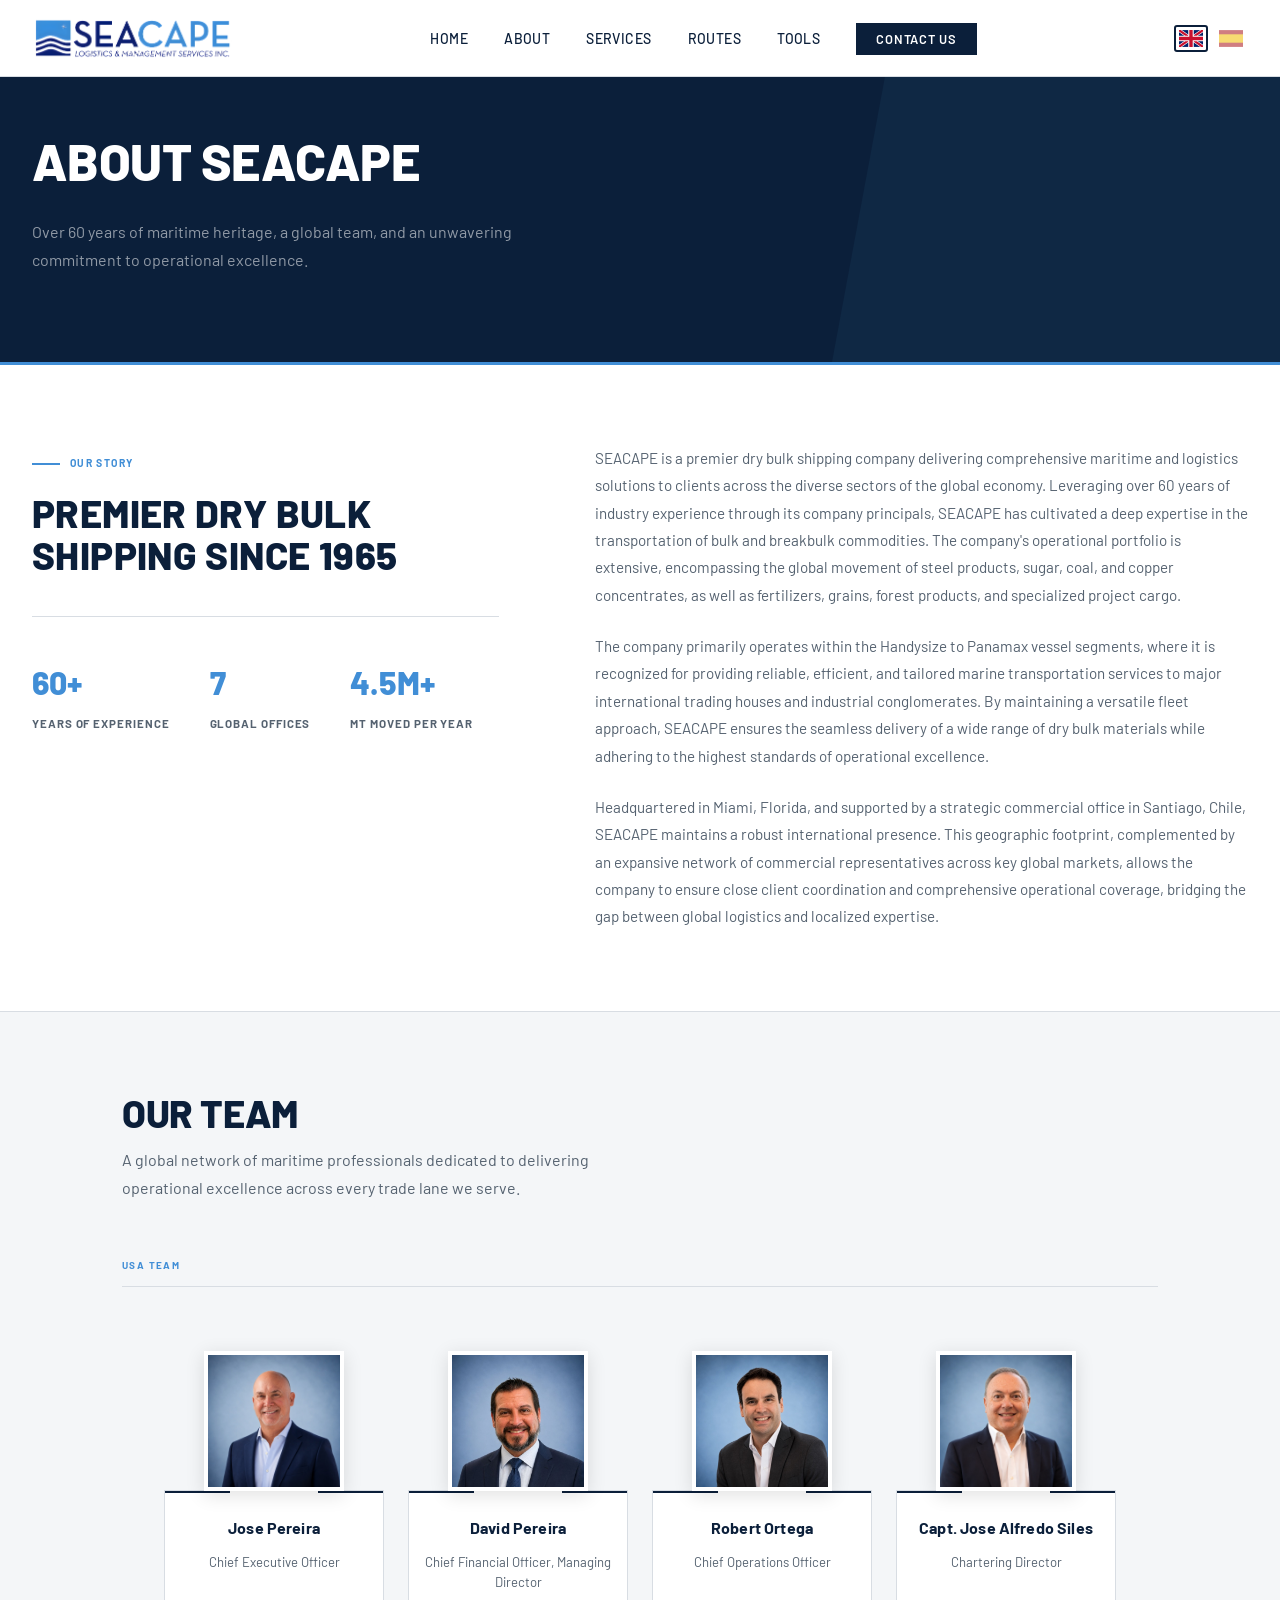
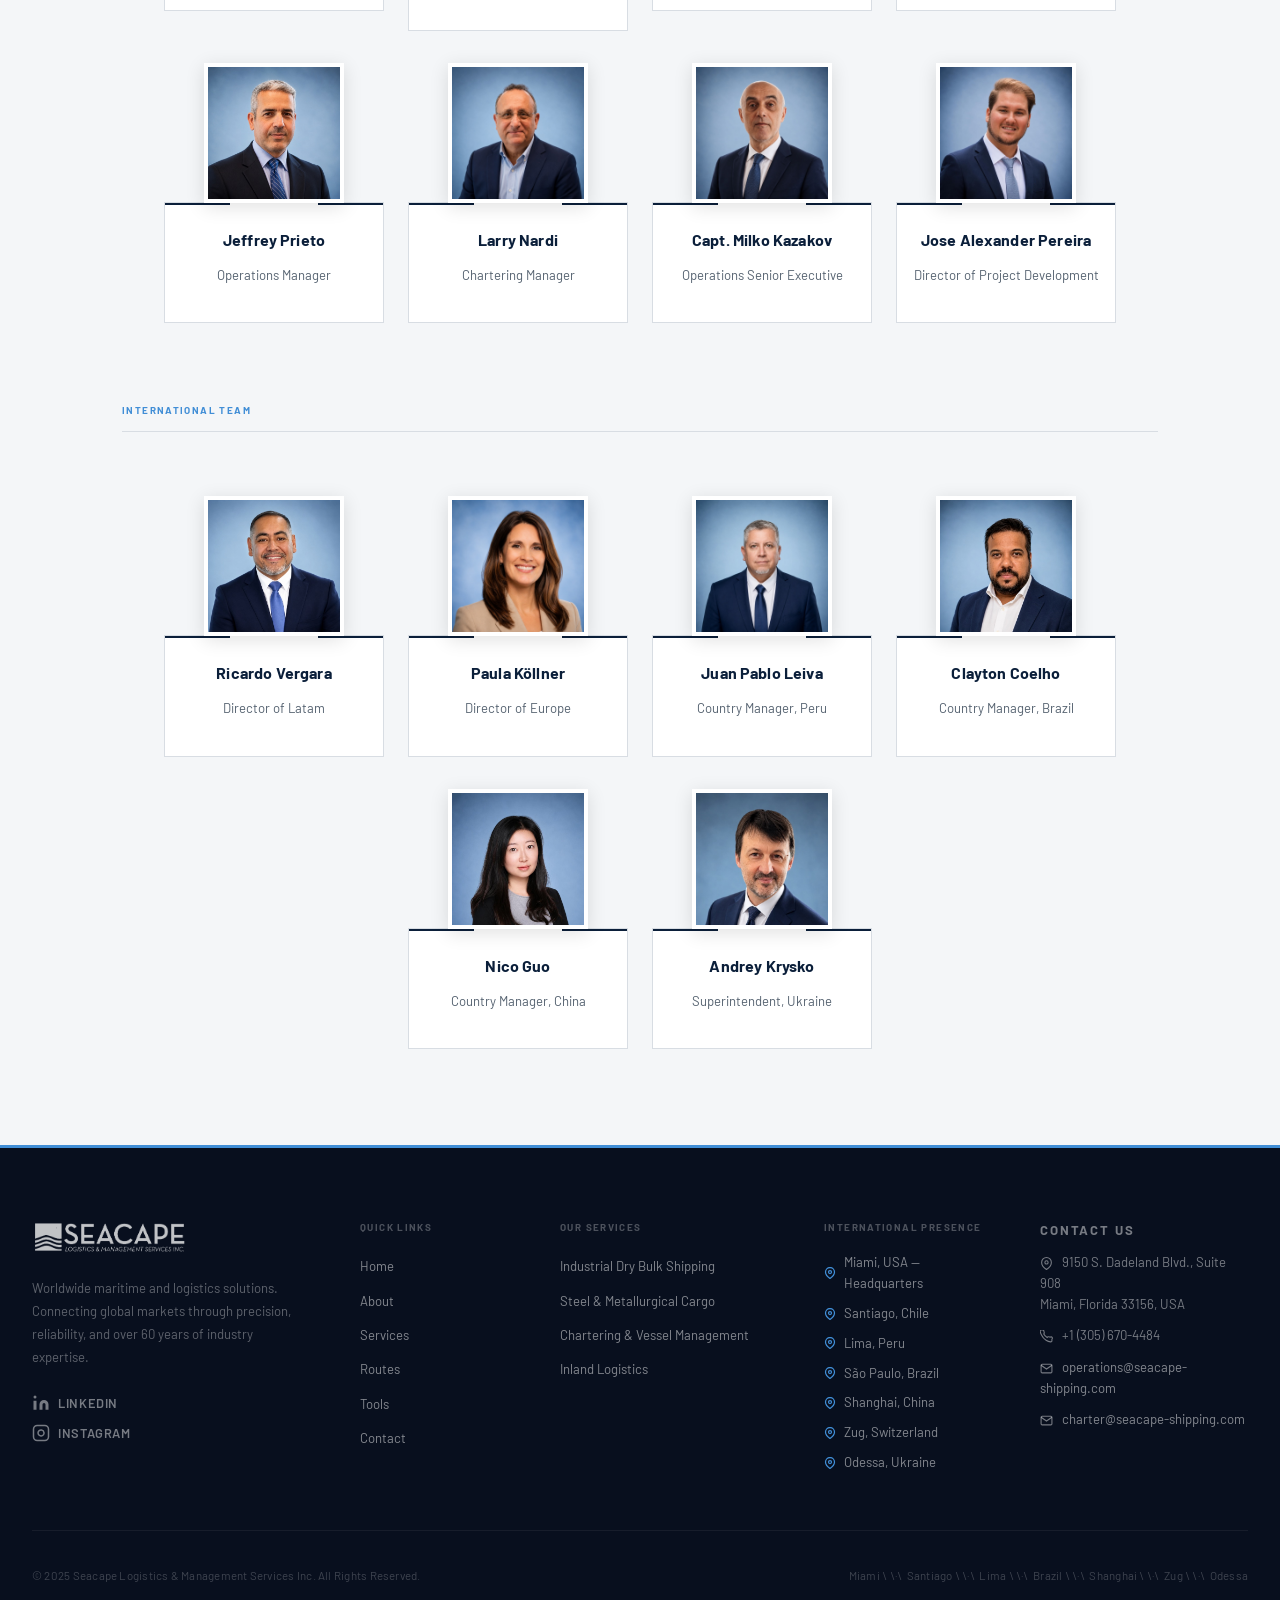
==== commit a90483fc: "Various content updates - Add aerial port photo (inland_03.png) to Inland Logistics gallery - Update" ====
--- a/about.html
+++ b/about.html
@@ -217,7 +217,7 @@
           <div class="team-avatar"><img src="assets/images/team/David Pereira.jpg" alt="David Pereira"/></div>
           <div class="team-card">
             <p class="team-name">David Pereira</p>
-            <p class="team-title" data-i18n="team_md">Managing Director</p>
+            <p class="team-title" data-i18n="team_md">Chief Financial Officer, Managing Director</p>
           </div>
         </div>
         <div class="team-card-wrap">
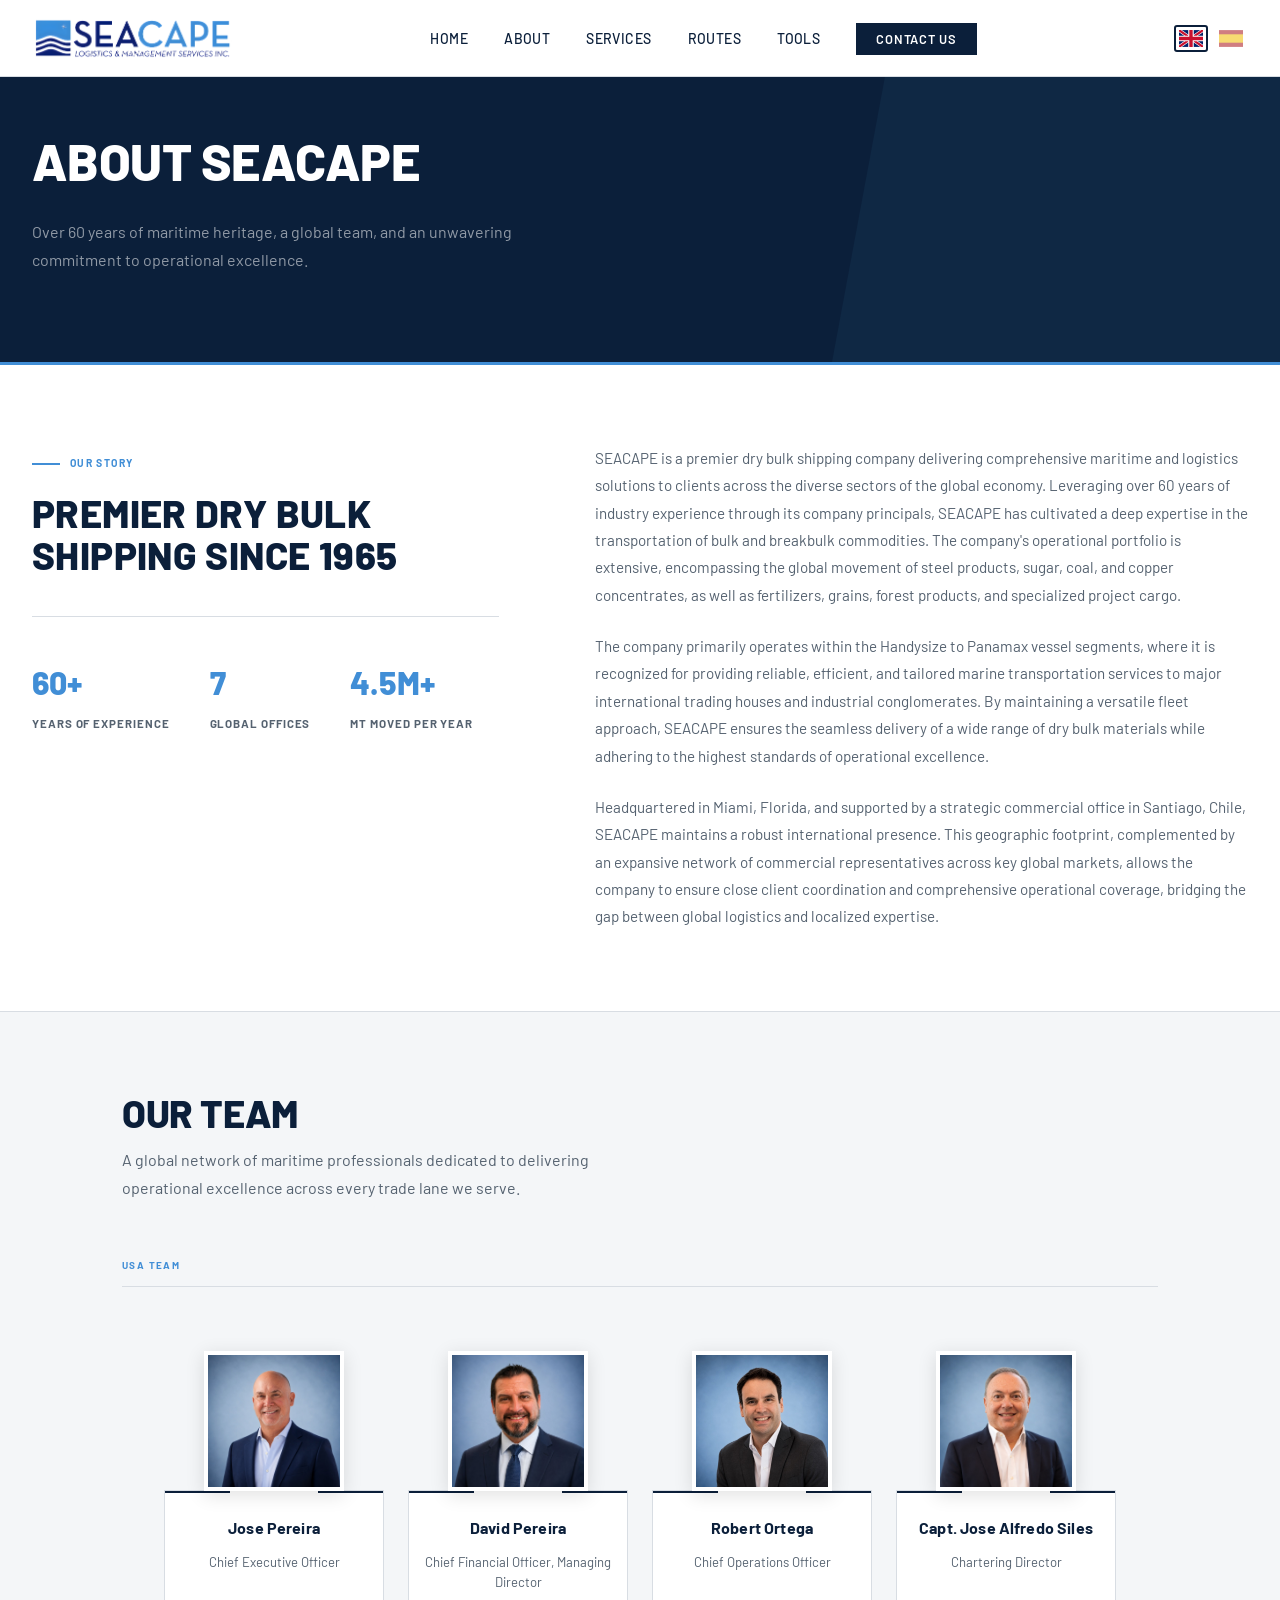
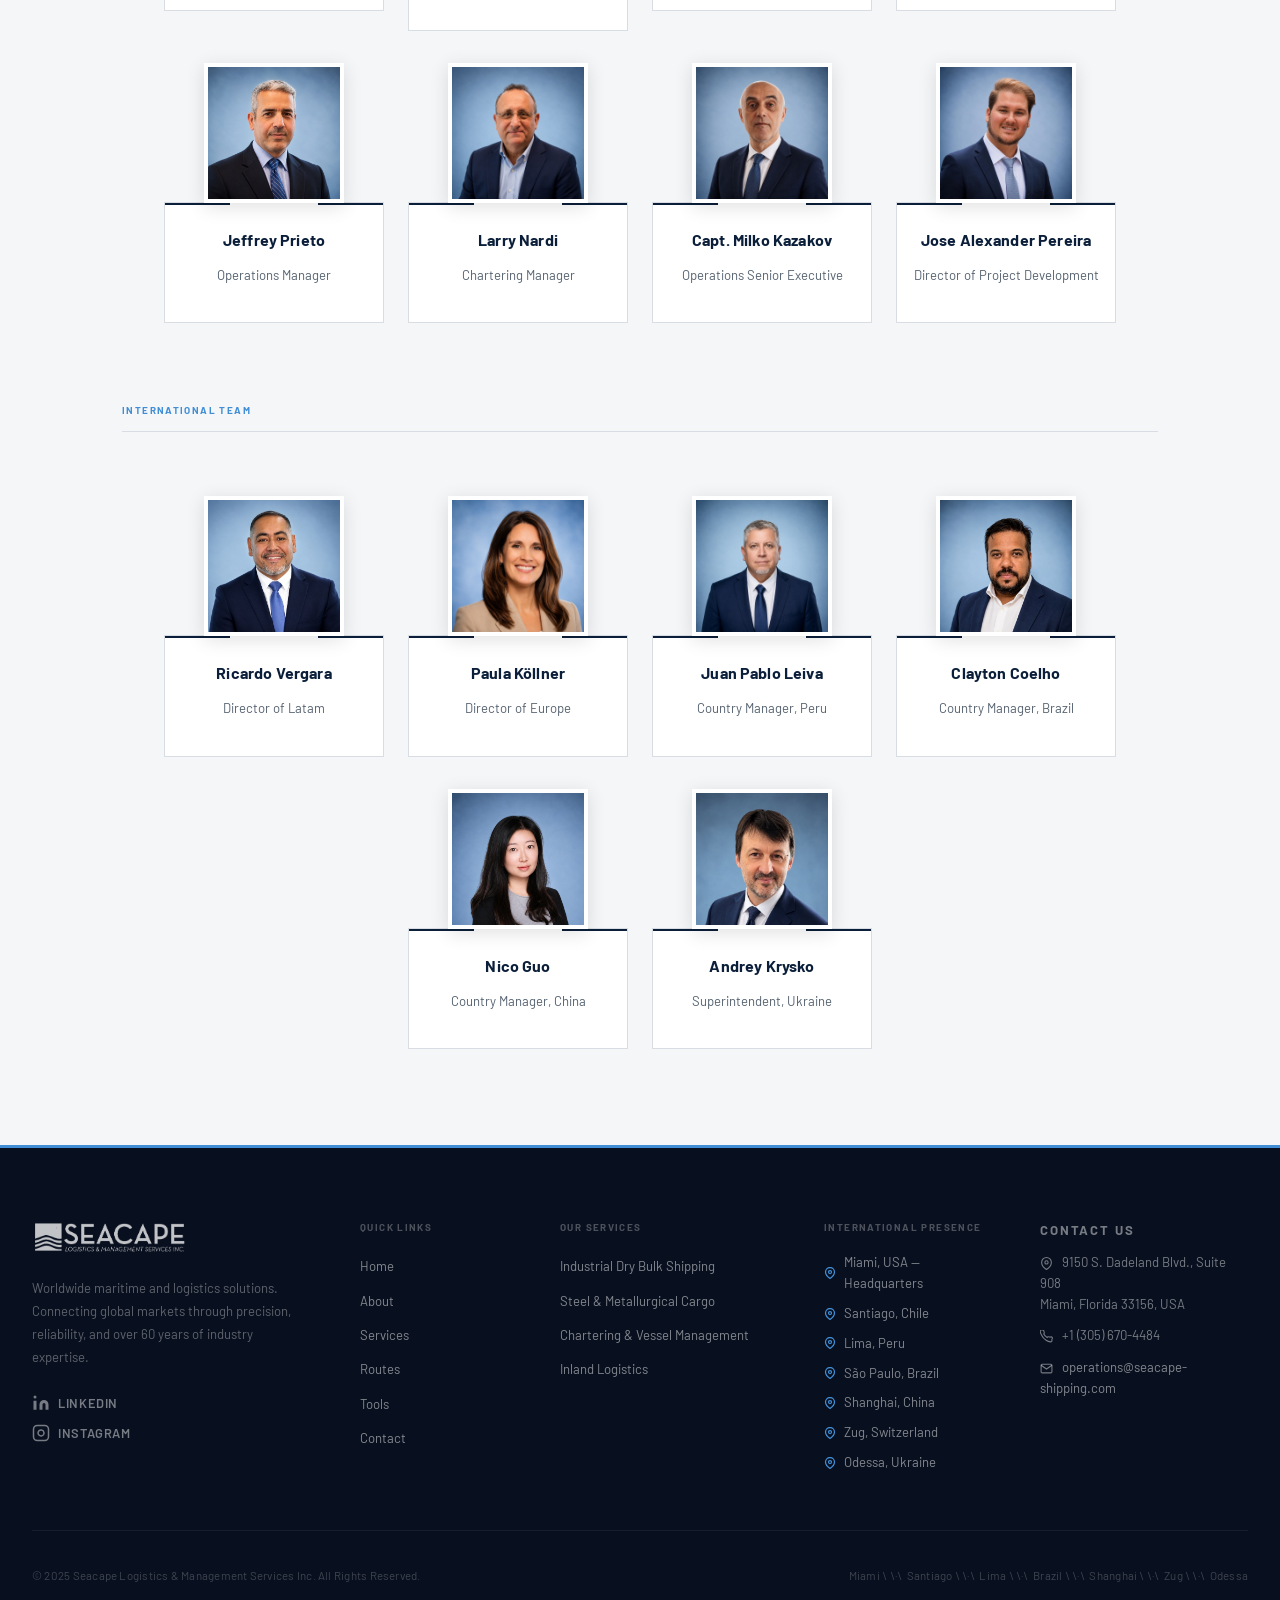
==== commit fcad3bcb: "Remove charter email from footer contact section on all pages Co-Authored-By: Claude Sonnet 4.6 <nor" ====
--- a/about.html
+++ b/about.html
@@ -412,10 +412,6 @@
           <svg width="13" height="13" viewBox="0 0 24 24" fill="none" stroke="currentColor" stroke-width="2" style="vertical-align:middle;margin-right:.4rem;" aria-hidden="true"><path d="M4 4h16c1.1 0 2 .9 2 2v12c0 1.1-.9 2-2 2H4c-1.1 0-2-.9-2-2V6c0-1.1.9-2 2-2z"/><polyline points="22,6 12,13 2,6"/></svg>
           <a href="mailto:operations@seacape-shipping.com">operations@seacape-shipping.com</a>
         </p>
-        <p>
-          <svg width="13" height="13" viewBox="0 0 24 24" fill="none" stroke="currentColor" stroke-width="2" style="vertical-align:middle;margin-right:.4rem;" aria-hidden="true"><path d="M4 4h16c1.1 0 2 .9 2 2v12c0 1.1-.9 2-2 2H4c-1.1 0-2-.9-2-2V6c0-1.1.9-2 2-2z"/><polyline points="22,6 12,13 2,6"/></svg>
-          <a href="mailto:charter@seacape-shipping.com">charter@seacape-shipping.com</a>
-        </p>
       </div>
 
     </div>
--- a/css/styles.css
+++ b/css/styles.css
@@ -630,10 +630,10 @@
   .hero::after { display: none; }
   .hero-visual { display: none; }
   .page-hero::after { display: none; }
-}
-@media (max-width: 768px) {
   .nav-links { display: none; }
   .hamburger { display: flex; }
+}
+@media (max-width: 768px) {
   .footer-grid { grid-template-columns: 1fr; gap: 2rem; }
   .offices-grid { grid-template-columns: 1fr !important; }
   .office-card { border-right: none !important; }
@@ -646,9 +646,9 @@
   /* ── Mobile hero: video flush below navbar, content panel below ── */
   .hero { height: auto; min-height: 0; padding-top: 77px; display: block; overflow: visible; position: relative; }
   .hero::before { display: none; }
-  /* Video block sits right below navbar; container crops aerial sky by showing bottom half */
-  .hero-video-bg { position: relative; top: auto; left: auto; right: auto; bottom: auto; width: 100%; height: 56vw; overflow: hidden; opacity: 1; z-index: 0; }
-  .hero-video-bg iframe { position: absolute; left: 0; width: 100%; top: -100%; height: 200%; transform: none; }
+  /* Video block sits right below navbar; full frame visible */
+  .hero-video-bg { position: relative; top: auto; left: auto; right: auto; bottom: auto; width: 100%; height: 56.25vw; overflow: hidden; opacity: 1; z-index: 0; }
+  .hero-video-bg iframe { position: absolute; left: 0; width: 100%; top: 0; height: 100%; transform: none; }
   /* Content panel in normal flow below the video */
   .hero-content { position: static; bottom: auto; left: auto; right: auto; padding: 1.5rem; margin: 0; max-width: none; width: 100%; z-index: 2; background: var(--navy); }
   .hero-text { max-width: none; }
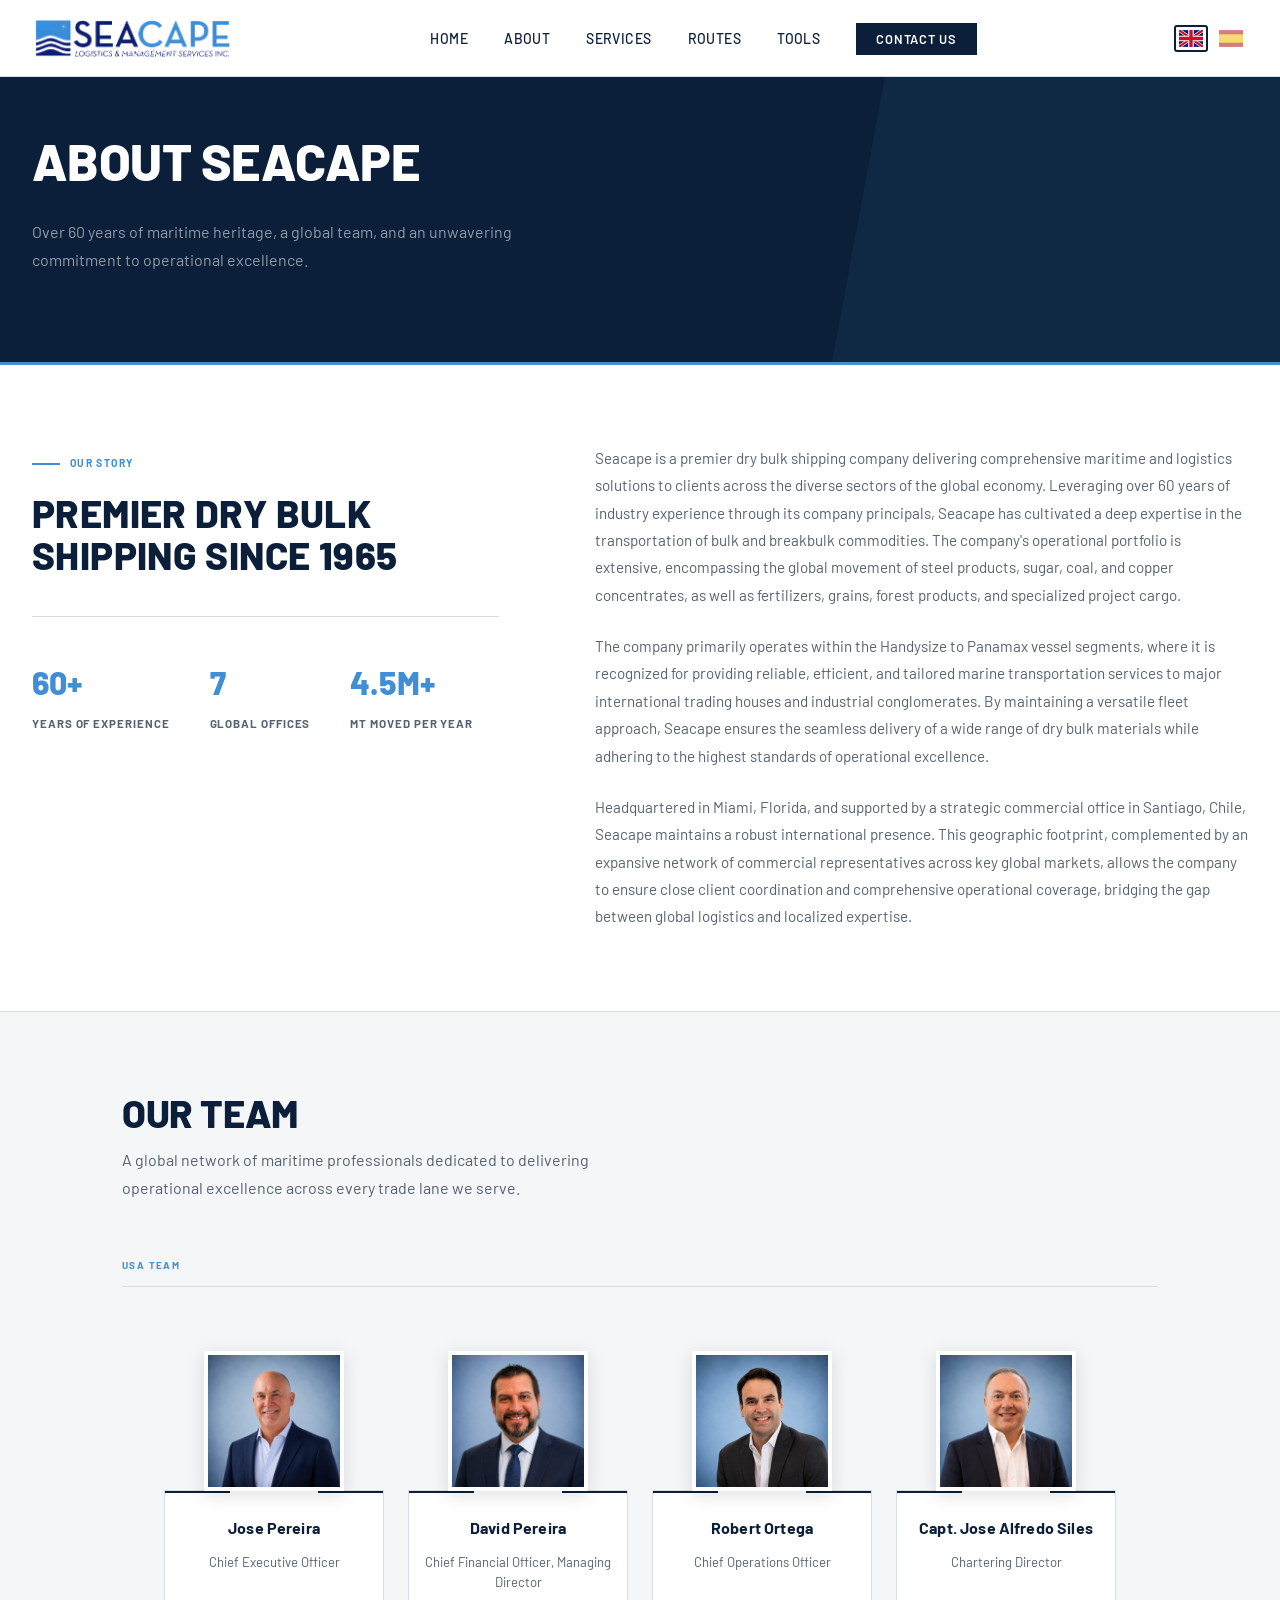
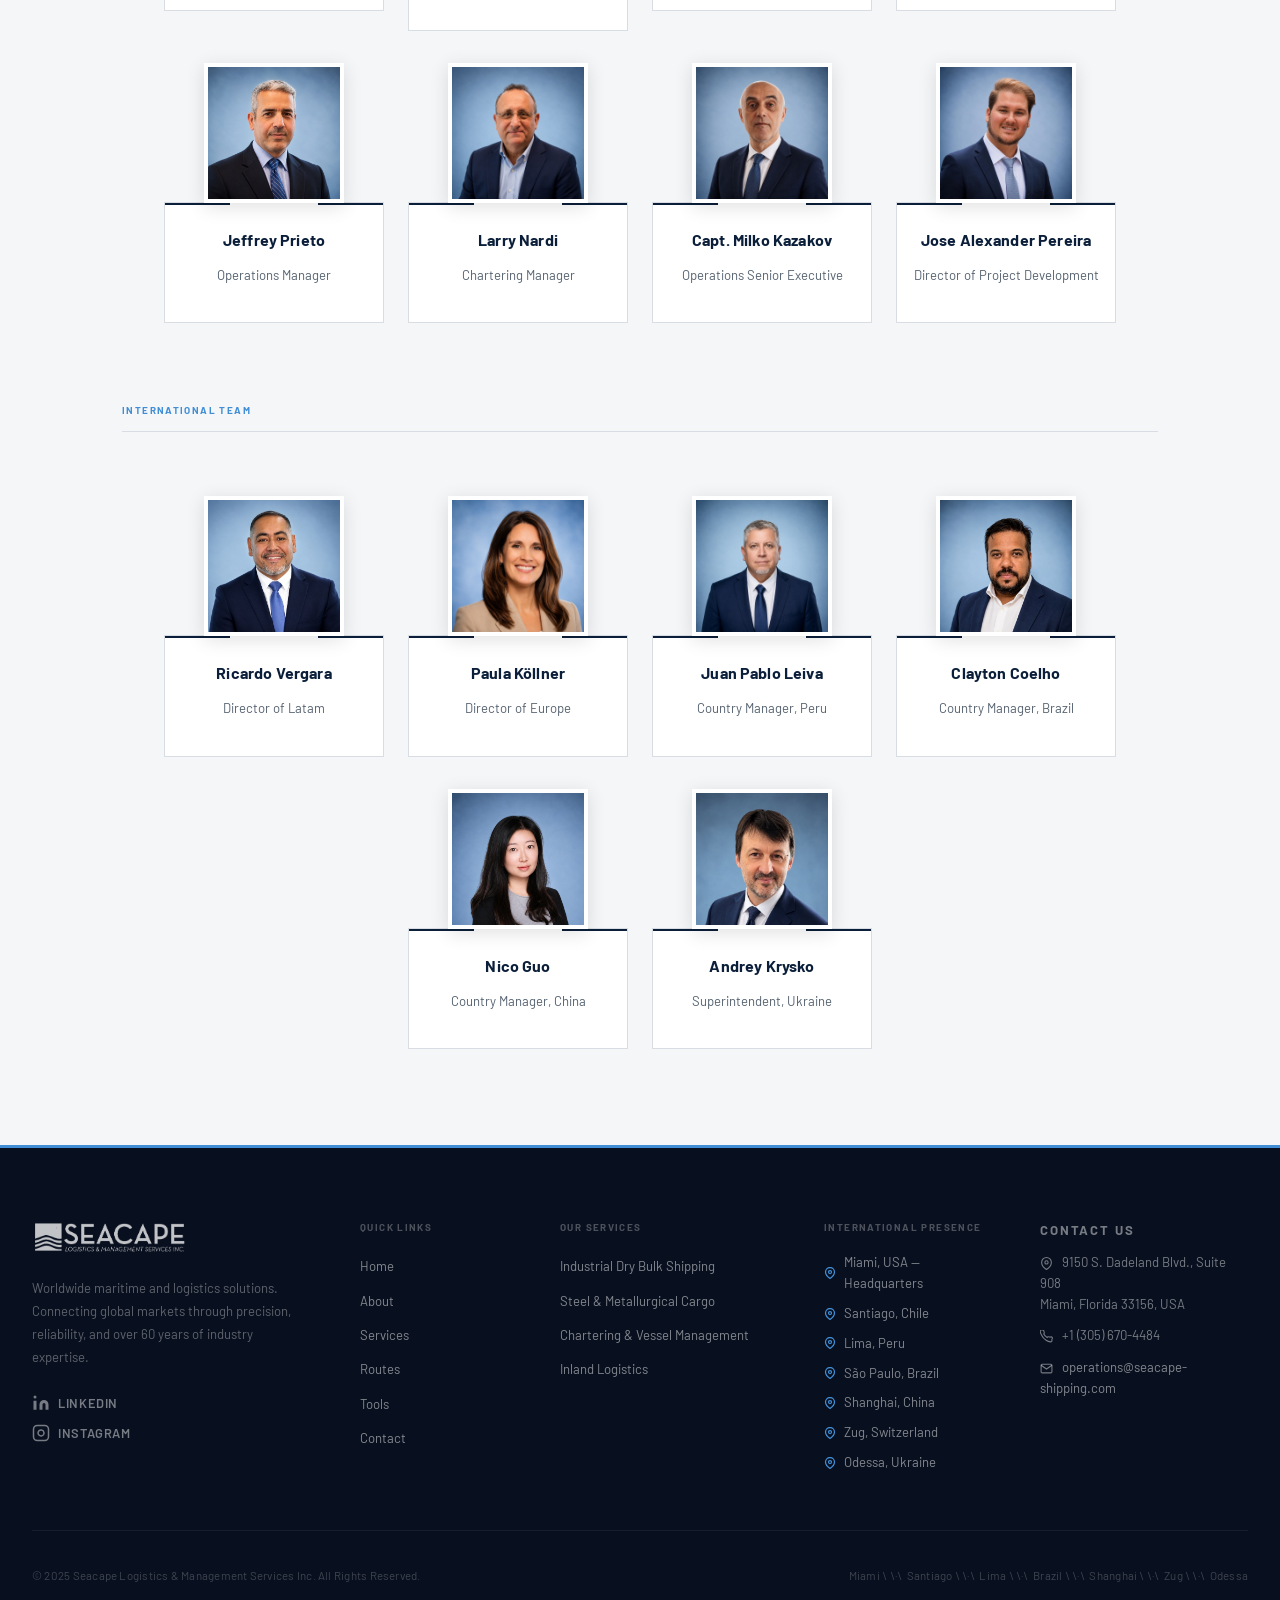
==== commit 453e004c: "Replace all SEACAPE with Seacape sitewide Co-Authored-By: Claude Sonnet 4.6 <noreply@anthropic.com>" ====
--- a/about.html
+++ b/about.html
@@ -188,9 +188,9 @@
     </div>
   </div>
   <div class="about-body reveal">
-    <p data-i18n="about_body_1">SEACAPE is a premier dry bulk shipping company delivering comprehensive maritime and logistics solutions to clients across the diverse sectors of the global economy. Leveraging over 60 years of industry experience through its company principals, SEACAPE has cultivated a deep expertise in the transportation of bulk and breakbulk commodities. The company's operational portfolio is extensive, encompassing the global movement of steel products, sugar, coal, and copper concentrates, as well as fertilizers, grains, forest products, and specialized project cargo.</p>
-    <p data-i18n="about_body_2">The company primarily operates within the Handysize to Panamax vessel segments, where it is recognized for providing reliable, efficient, and tailored marine transportation services to major international trading houses and industrial conglomerates. By maintaining a versatile fleet approach, SEACAPE ensures the seamless delivery of a wide range of dry bulk materials while adhering to the highest standards of operational excellence.</p>
-    <p data-i18n="about_body_3">Headquartered in Miami, Florida, and supported by a strategic commercial office in Santiago, Chile, SEACAPE maintains a robust international presence. This geographic footprint, complemented by an expansive network of commercial representatives across key global markets, allows the company to ensure close client coordination and comprehensive operational coverage, bridging the gap between global logistics and localized expertise.</p>
+    <p data-i18n="about_body_1">Seacape is a premier dry bulk shipping company delivering comprehensive maritime and logistics solutions to clients across the diverse sectors of the global economy. Leveraging over 60 years of industry experience through its company principals, Seacape has cultivated a deep expertise in the transportation of bulk and breakbulk commodities. The company's operational portfolio is extensive, encompassing the global movement of steel products, sugar, coal, and copper concentrates, as well as fertilizers, grains, forest products, and specialized project cargo.</p>
+    <p data-i18n="about_body_2">The company primarily operates within the Handysize to Panamax vessel segments, where it is recognized for providing reliable, efficient, and tailored marine transportation services to major international trading houses and industrial conglomerates. By maintaining a versatile fleet approach, Seacape ensures the seamless delivery of a wide range of dry bulk materials while adhering to the highest standards of operational excellence.</p>
+    <p data-i18n="about_body_3">Headquartered in Miami, Florida, and supported by a strategic commercial office in Santiago, Chile, Seacape maintains a robust international presence. This geographic footprint, complemented by an expansive network of commercial representatives across key global markets, allows the company to ensure close client coordination and comprehensive operational coverage, bridging the gap between global logistics and localized expertise.</p>
   </div>
 </div>
 
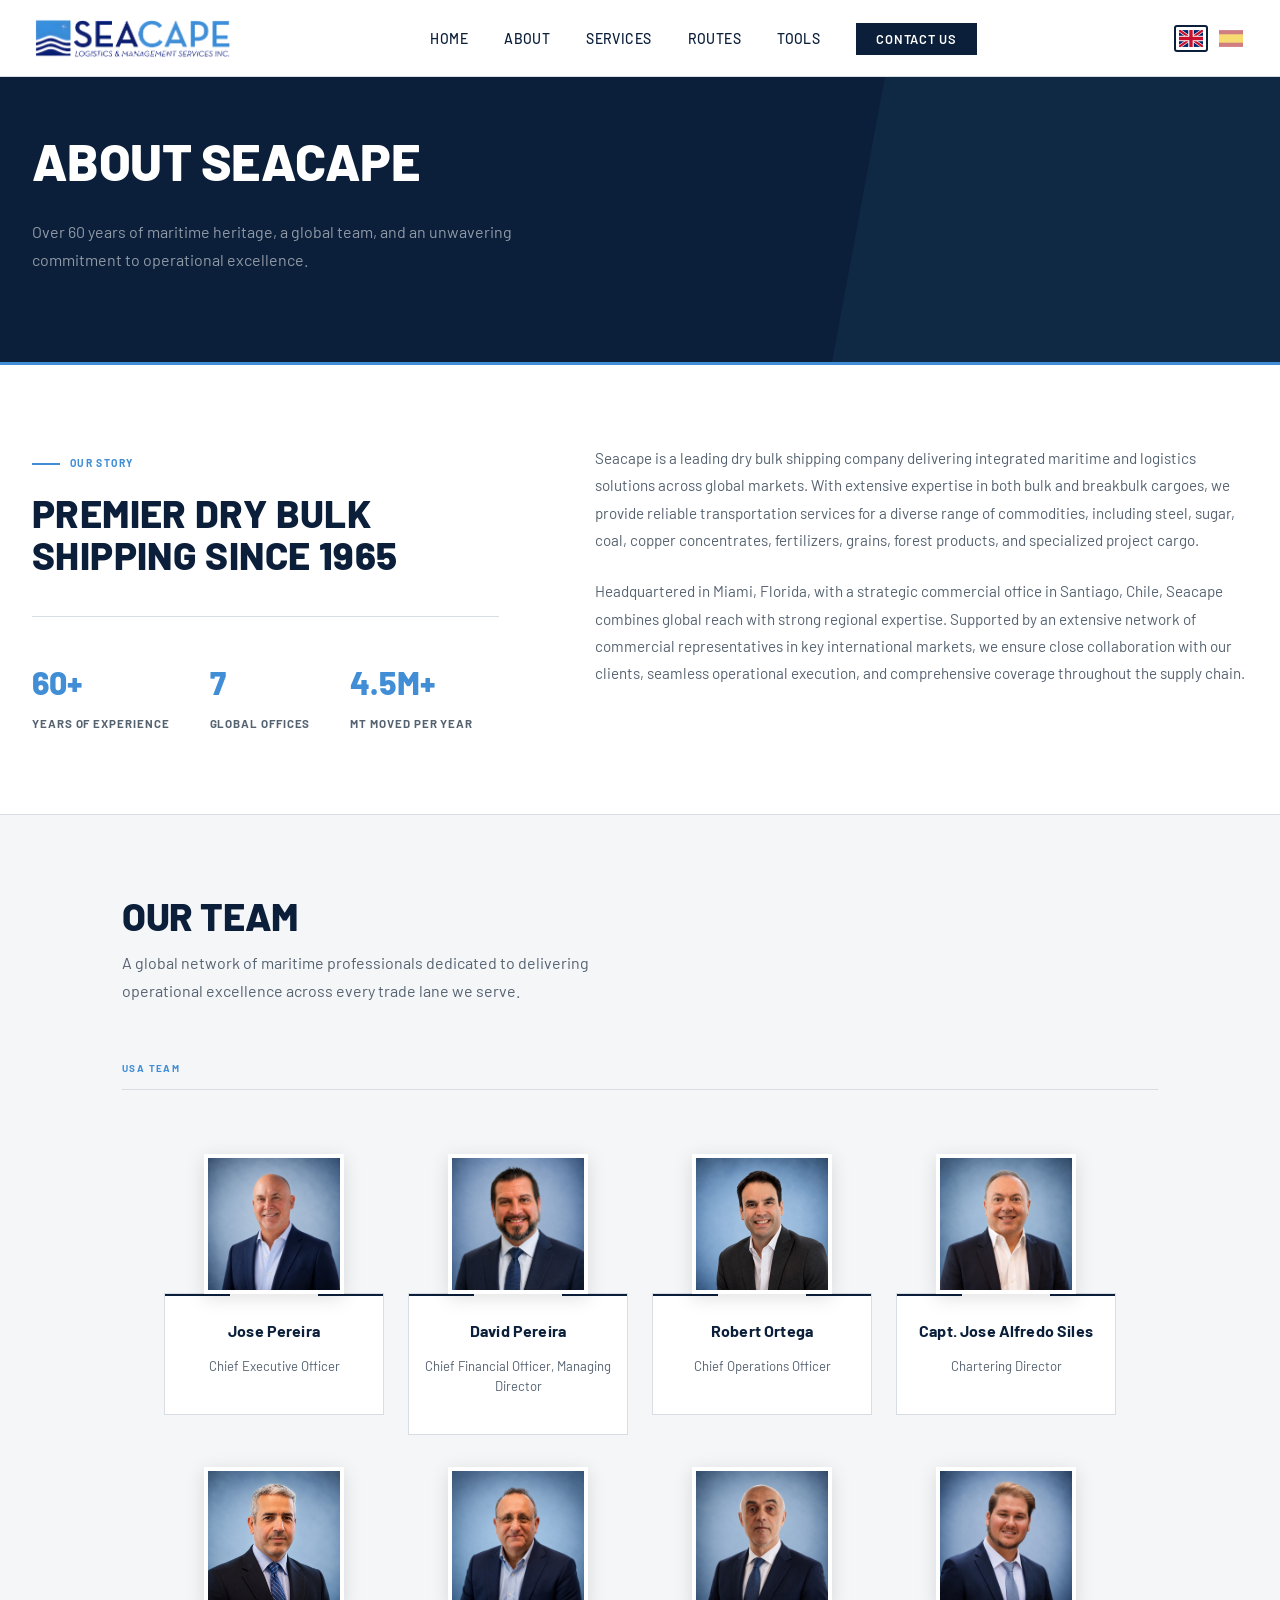
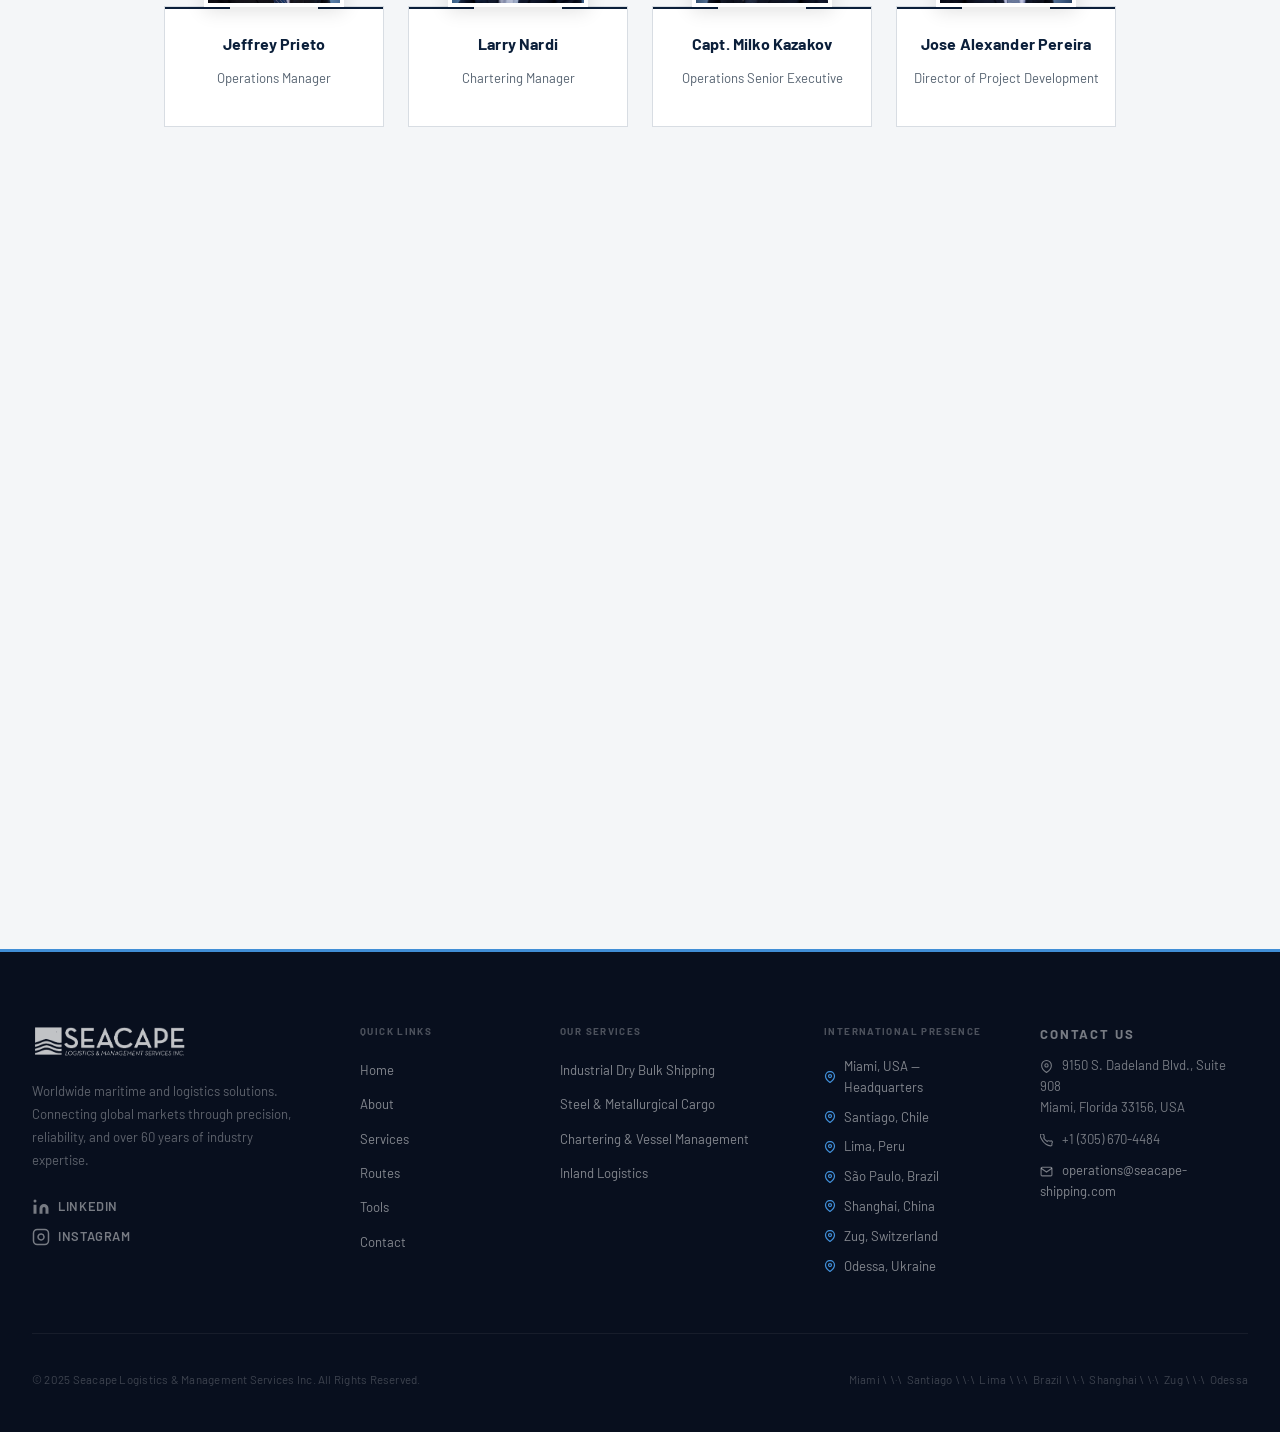
==== commit 47810443: "Replace About page body copy with new copy from DESCRIPTION SERVICE Co-Authored-By: Claude Sonnet 4." ====
--- a/about.html
+++ b/about.html
@@ -188,9 +188,8 @@
     </div>
   </div>
   <div class="about-body reveal">
-    <p data-i18n="about_body_1">Seacape is a premier dry bulk shipping company delivering comprehensive maritime and logistics solutions to clients across the diverse sectors of the global economy. Leveraging over 60 years of industry experience through its company principals, Seacape has cultivated a deep expertise in the transportation of bulk and breakbulk commodities. The company's operational portfolio is extensive, encompassing the global movement of steel products, sugar, coal, and copper concentrates, as well as fertilizers, grains, forest products, and specialized project cargo.</p>
-    <p data-i18n="about_body_2">The company primarily operates within the Handysize to Panamax vessel segments, where it is recognized for providing reliable, efficient, and tailored marine transportation services to major international trading houses and industrial conglomerates. By maintaining a versatile fleet approach, Seacape ensures the seamless delivery of a wide range of dry bulk materials while adhering to the highest standards of operational excellence.</p>
-    <p data-i18n="about_body_3">Headquartered in Miami, Florida, and supported by a strategic commercial office in Santiago, Chile, Seacape maintains a robust international presence. This geographic footprint, complemented by an expansive network of commercial representatives across key global markets, allows the company to ensure close client coordination and comprehensive operational coverage, bridging the gap between global logistics and localized expertise.</p>
+    <p data-i18n="about_body_1">Seacape is a leading dry bulk shipping company delivering integrated maritime and logistics solutions across global markets. With extensive expertise in both bulk and breakbulk cargoes, we provide reliable transportation services for a diverse range of commodities, including steel, sugar, coal, copper concentrates, fertilizers, grains, forest products, and specialized project cargo.</p>
+    <p data-i18n="about_body_2">Headquartered in Miami, Florida, with a strategic commercial office in Santiago, Chile, Seacape combines global reach with strong regional expertise. Supported by an extensive network of commercial representatives in key international markets, we ensure close collaboration with our clients, seamless operational execution, and comprehensive coverage throughout the supply chain.</p>
   </div>
 </div>
 
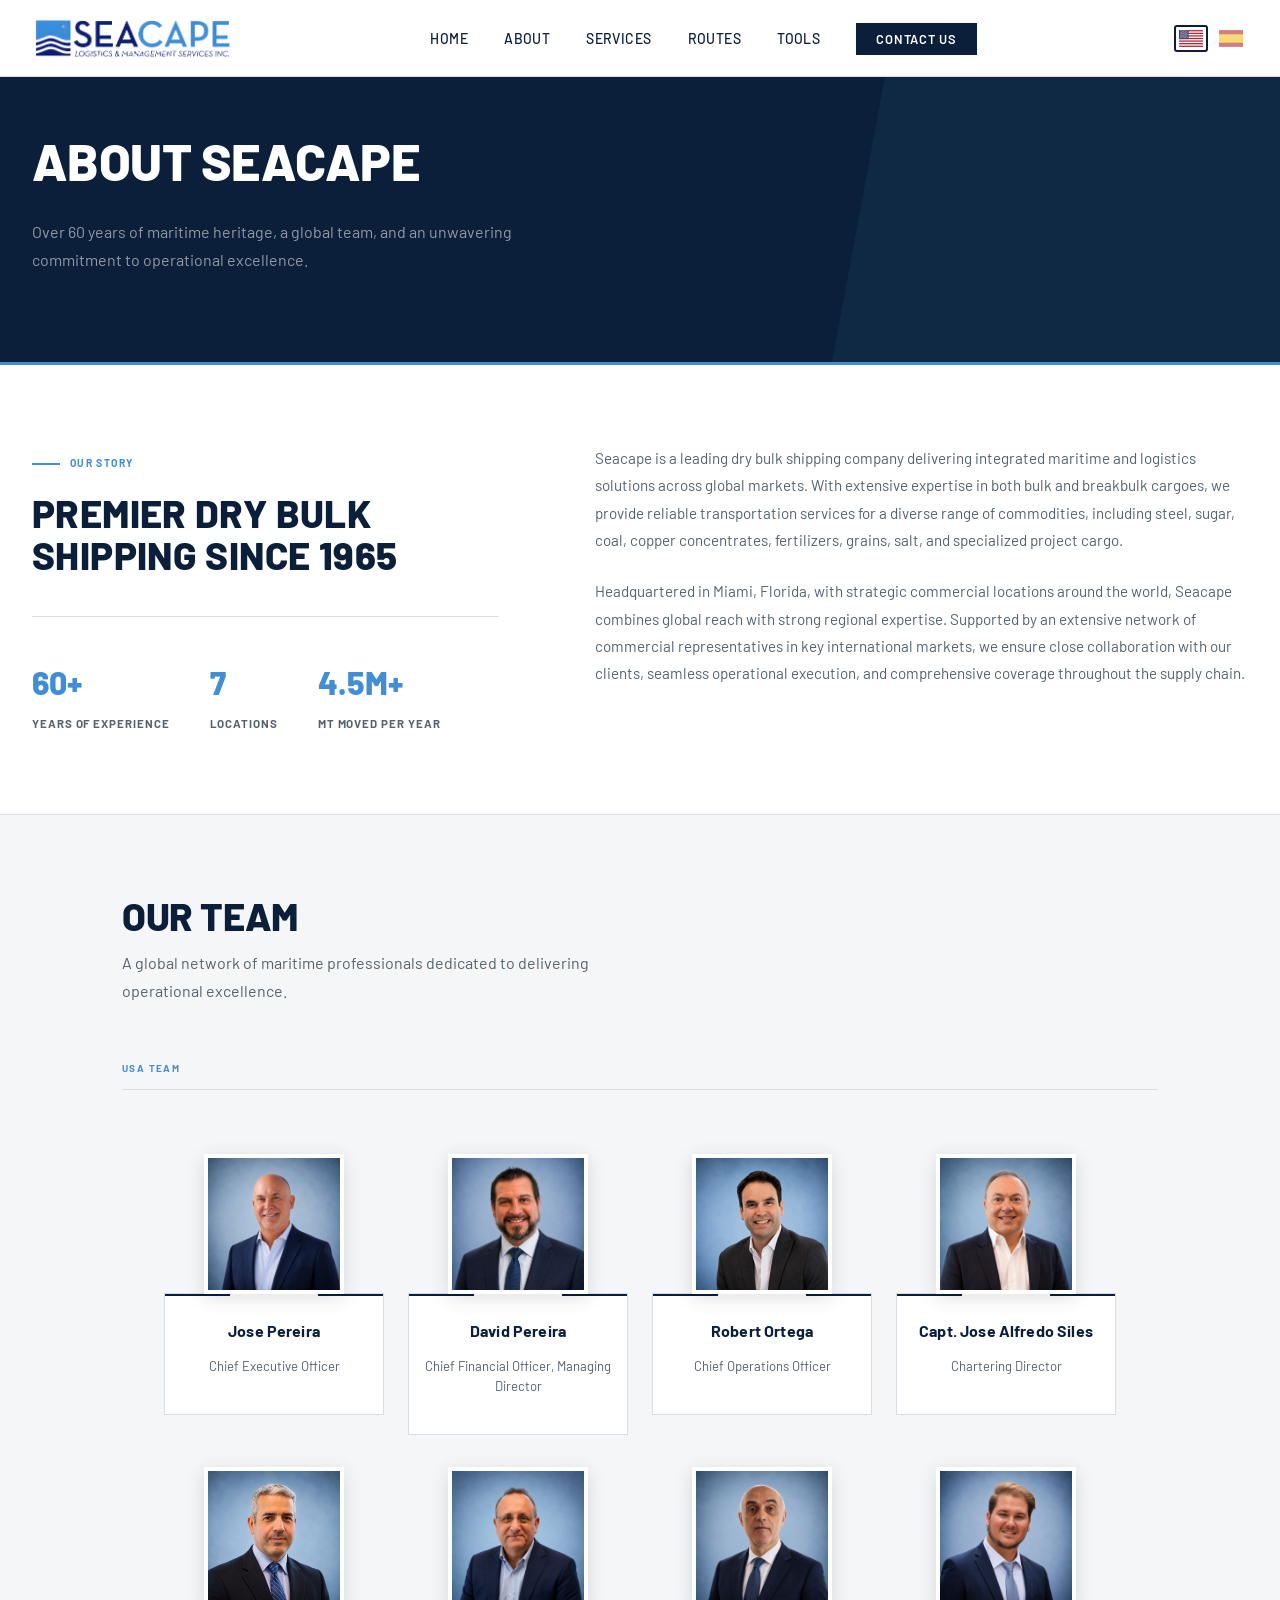
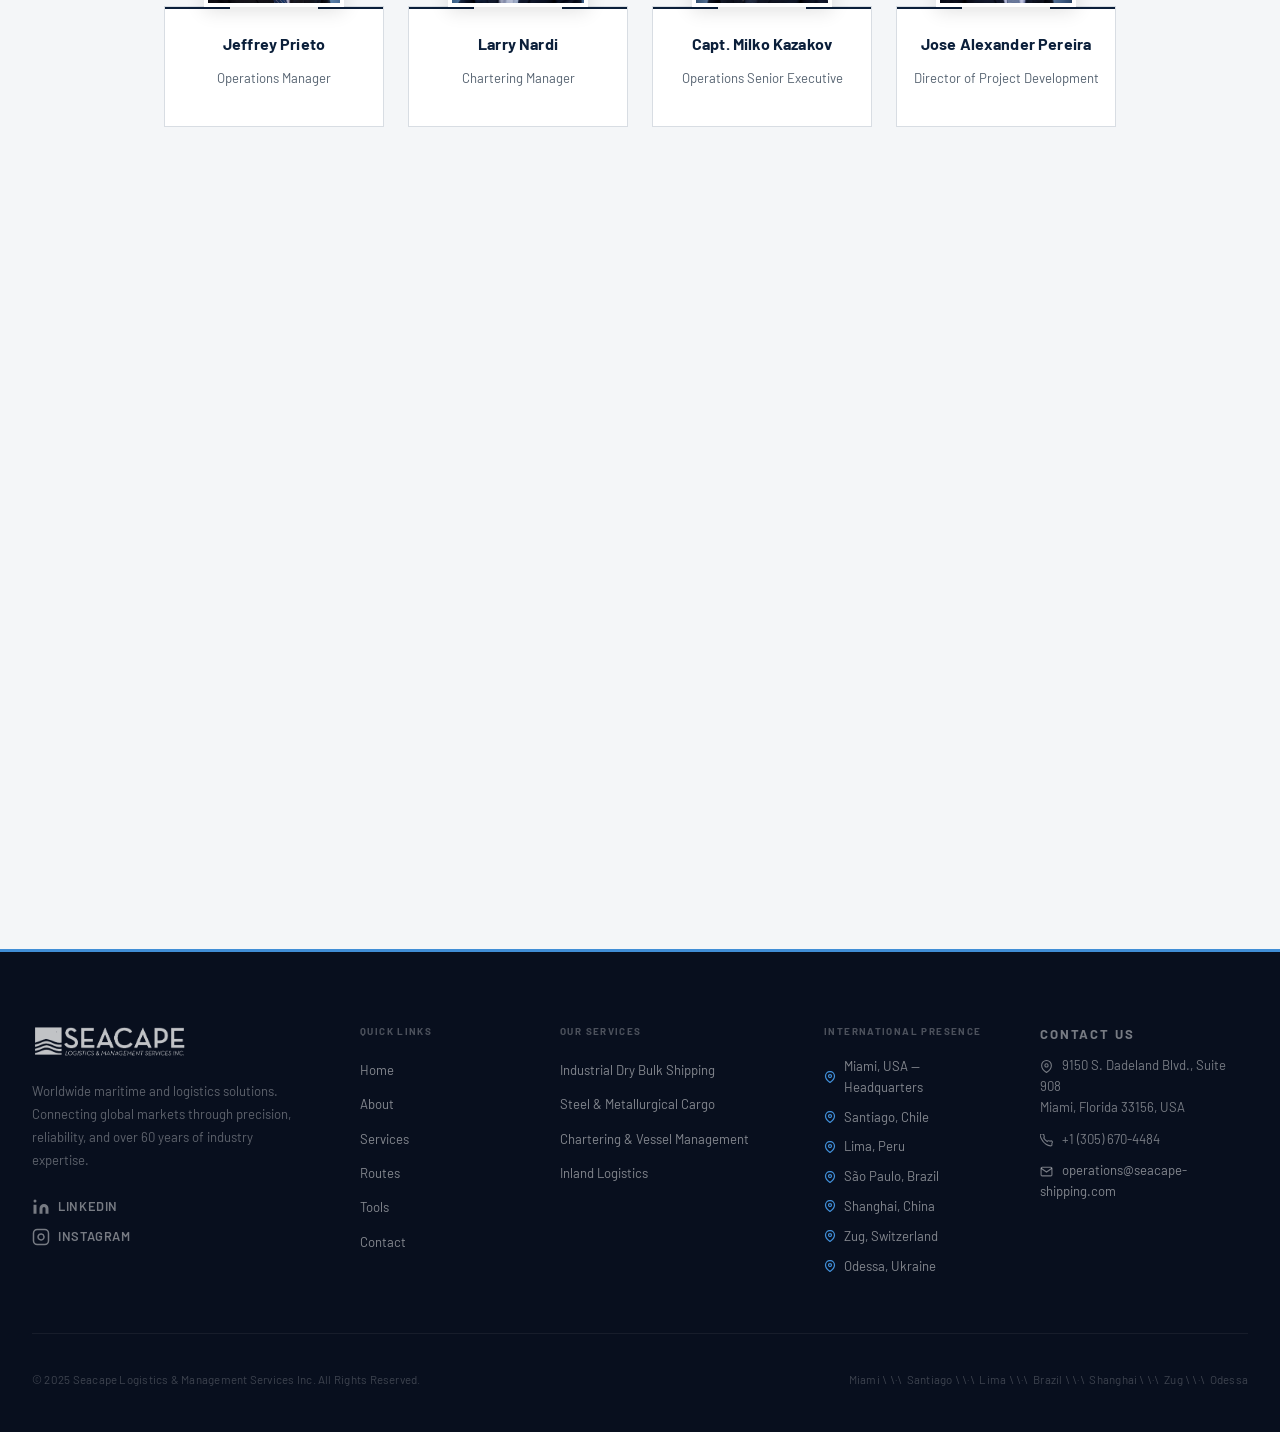
==== commit 88c440d7: "Various copy updates and swap UK flag to US flag - Swap UK flag to US flag on all pages - Reorder se" ====
--- a/about.html
+++ b/about.html
@@ -145,7 +145,7 @@
       <li><a href="contact.html" class="nav-cta" data-i18n="nav_contact">Contact Us</a></li>
     </ul>
     <div class="lang-toggle">
-      <button class="lang-btn" data-lang="en" onclick="setLanguage('en')" aria-label="English"><svg viewBox="0 0 20 14" xmlns="http://www.w3.org/2000/svg" width="24" height="17"><rect width="20" height="14" fill="#012169"/><path d="M0 0L20 14M20 0L0 14" stroke="#fff" stroke-width="2.8"/><path d="M0 0L20 14M20 0L0 14" stroke="#C8102E" stroke-width="1.8"/><path d="M10 0V14M0 7H20" stroke="#fff" stroke-width="4.6"/><path d="M10 0V14M0 7H20" stroke="#C8102E" stroke-width="2.8"/></svg></button>
+      <button class="lang-btn" data-lang="en" onclick="setLanguage('en')" aria-label="English"><svg viewBox="0 0 20 14" xmlns="http://www.w3.org/2000/svg" width="24" height="17"><rect width="20" height="14" fill="#B22234"/><rect y="1.08" width="20" height="1.08" fill="#fff"/><rect y="3.23" width="20" height="1.08" fill="#fff"/><rect y="5.38" width="20" height="1.08" fill="#fff"/><rect y="7.54" width="20" height="1.08" fill="#fff"/><rect y="9.69" width="20" height="1.08" fill="#fff"/><rect y="11.85" width="20" height="1.08" fill="#fff"/><rect width="8" height="7.54" fill="#3C3B6E"/><g fill="#fff"><circle cx="1.14" cy="0.38" r="0.32"/><circle cx="2.29" cy="0.38" r="0.32"/><circle cx="3.43" cy="0.38" r="0.32"/><circle cx="4.57" cy="0.38" r="0.32"/><circle cx="5.71" cy="0.38" r="0.32"/><circle cx="6.86" cy="0.38" r="0.32"/><circle cx="1.71" cy="1.13" r="0.32"/><circle cx="2.86" cy="1.13" r="0.32"/><circle cx="4.0" cy="1.13" r="0.32"/><circle cx="5.14" cy="1.13" r="0.32"/><circle cx="6.29" cy="1.13" r="0.32"/><circle cx="1.14" cy="1.88" r="0.32"/><circle cx="2.29" cy="1.88" r="0.32"/><circle cx="3.43" cy="1.88" r="0.32"/><circle cx="4.57" cy="1.88" r="0.32"/><circle cx="5.71" cy="1.88" r="0.32"/><circle cx="6.86" cy="1.88" r="0.32"/><circle cx="1.71" cy="2.62" r="0.32"/><circle cx="2.86" cy="2.62" r="0.32"/><circle cx="4.0" cy="2.62" r="0.32"/><circle cx="5.14" cy="2.62" r="0.32"/><circle cx="6.29" cy="2.62" r="0.32"/><circle cx="1.14" cy="3.38" r="0.32"/><circle cx="2.29" cy="3.38" r="0.32"/><circle cx="3.43" cy="3.38" r="0.32"/><circle cx="4.57" cy="3.38" r="0.32"/><circle cx="5.71" cy="3.38" r="0.32"/><circle cx="6.86" cy="3.38" r="0.32"/><circle cx="1.71" cy="4.12" r="0.32"/><circle cx="2.86" cy="4.12" r="0.32"/><circle cx="4.0" cy="4.12" r="0.32"/><circle cx="5.14" cy="4.12" r="0.32"/><circle cx="6.29" cy="4.12" r="0.32"/><circle cx="1.14" cy="4.88" r="0.32"/><circle cx="2.29" cy="4.88" r="0.32"/><circle cx="3.43" cy="4.88" r="0.32"/><circle cx="4.57" cy="4.88" r="0.32"/><circle cx="5.71" cy="4.88" r="0.32"/><circle cx="6.86" cy="4.88" r="0.32"/><circle cx="1.71" cy="5.62" r="0.32"/><circle cx="2.86" cy="5.62" r="0.32"/><circle cx="4.0" cy="5.62" r="0.32"/><circle cx="5.14" cy="5.62" r="0.32"/><circle cx="6.29" cy="5.62" r="0.32"/><circle cx="1.14" cy="6.38" r="0.32"/><circle cx="2.29" cy="6.38" r="0.32"/><circle cx="3.43" cy="6.38" r="0.32"/><circle cx="4.57" cy="6.38" r="0.32"/><circle cx="5.71" cy="6.38" r="0.32"/><circle cx="6.86" cy="6.38" r="0.32"/></g></svg></button>
       <button class="lang-btn" data-lang="es" onclick="setLanguage('es')" aria-label="Español"><svg viewBox="0 0 20 14" xmlns="http://www.w3.org/2000/svg" width="24" height="17"><rect width="20" height="14" fill="#AA151B"/><rect y="3.5" width="20" height="7" fill="#F1BF00"/></svg></button>
     </div>
     <button class="hamburger" aria-label="Open menu"><span></span><span></span><span></span></button>
@@ -179,7 +179,7 @@
       </div>
       <div>
         <span class="about-stat-val">7</span>
-        <span class="about-stat-lbl" data-i18n="about_stat_offices">Global Offices</span>
+        <span class="about-stat-lbl" data-i18n="about_stat_offices">Locations</span>
       </div>
       <div>
         <span class="about-stat-val">4.5M+</span>
@@ -188,8 +188,8 @@
     </div>
   </div>
   <div class="about-body reveal">
-    <p data-i18n="about_body_1">Seacape is a leading dry bulk shipping company delivering integrated maritime and logistics solutions across global markets. With extensive expertise in both bulk and breakbulk cargoes, we provide reliable transportation services for a diverse range of commodities, including steel, sugar, coal, copper concentrates, fertilizers, grains, forest products, and specialized project cargo.</p>
-    <p data-i18n="about_body_2">Headquartered in Miami, Florida, with a strategic commercial office in Santiago, Chile, Seacape combines global reach with strong regional expertise. Supported by an extensive network of commercial representatives in key international markets, we ensure close collaboration with our clients, seamless operational execution, and comprehensive coverage throughout the supply chain.</p>
+    <p data-i18n="about_body_1">Seacape is a leading dry bulk shipping company delivering integrated maritime and logistics solutions across global markets. With extensive expertise in both bulk and breakbulk cargoes, we provide reliable transportation services for a diverse range of commodities, including steel, sugar, coal, copper concentrates, fertilizers, grains, salt, and specialized project cargo.</p>
+    <p data-i18n="about_body_2">Headquartered in Miami, Florida, with strategic commercial locations around the world, Seacape combines global reach with strong regional expertise. Supported by an extensive network of commercial representatives in key international markets, we ensure close collaboration with our clients, seamless operational execution, and comprehensive coverage throughout the supply chain.</p>
   </div>
 </div>
 
@@ -198,7 +198,7 @@
   <div class="team-inner">
     <div class="section-header reveal" style="margin-bottom:3.5rem;">
             <h2 class="section-title" data-i18n="about_team_heading">Our Team</h2>
-      <p class="section-sub" data-i18n="about_team_sub">A global network of maritime professionals dedicated to delivering operational excellence across every trade lane we serve.</p>
+      <p class="section-sub" data-i18n="about_team_sub">A global network of maritime professionals dedicated to delivering operational excellence.</p>
     </div>
 
     <!-- USA Team -->
@@ -272,7 +272,7 @@
           <div class="team-avatar"><img src="assets/images/team/Ricardo Vergara.jpg" alt="Ricardo Vergara"/></div>
           <div class="team-card">
             <p class="team-name">Ricardo Vergara</p>
-            <p class="team-title" data-i18n="team_latam_dir">Director of Latam</p>
+            <p class="team-title" data-i18n="team_latam_dir">Director of LATAM</p>
           </div>
         </div>
         <div class="team-card-wrap">
@@ -286,21 +286,21 @@
           <div class="team-avatar"><img src="assets/images/team/Juan Pablo Leiva.jpg" alt="Juan Pablo Leiva"/></div>
           <div class="team-card">
             <p class="team-name">Juan Pablo Leiva</p>
-            <p class="team-title" data-i18n="team_cm_peru">Country Manager, Peru</p>
+            <p class="team-title" data-i18n="team_cm_peru">Manager, Peru</p>
           </div>
         </div>
         <div class="team-card-wrap">
           <div class="team-avatar"><img src="assets/images/team/Clayton Coelho.jpg" alt="Clayton Coelho"/></div>
           <div class="team-card">
             <p class="team-name">Clayton Coelho</p>
-            <p class="team-title" data-i18n="team_cm_brazil">Country Manager, Brazil</p>
+            <p class="team-title" data-i18n="team_cm_brazil">Manager, Brazil</p>
           </div>
         </div>
         <div class="team-card-wrap">
           <div class="team-avatar"><img src="assets/images/team/Nico Guo.jpeg" alt="Nico Guo"/></div>
           <div class="team-card">
             <p class="team-name">Nico Guo</p>
-            <p class="team-title" data-i18n="team_cm_china">Country Manager, China</p>
+            <p class="team-title" data-i18n="team_cm_china">Manager, China</p>
           </div>
         </div>
         <div class="team-card-wrap">
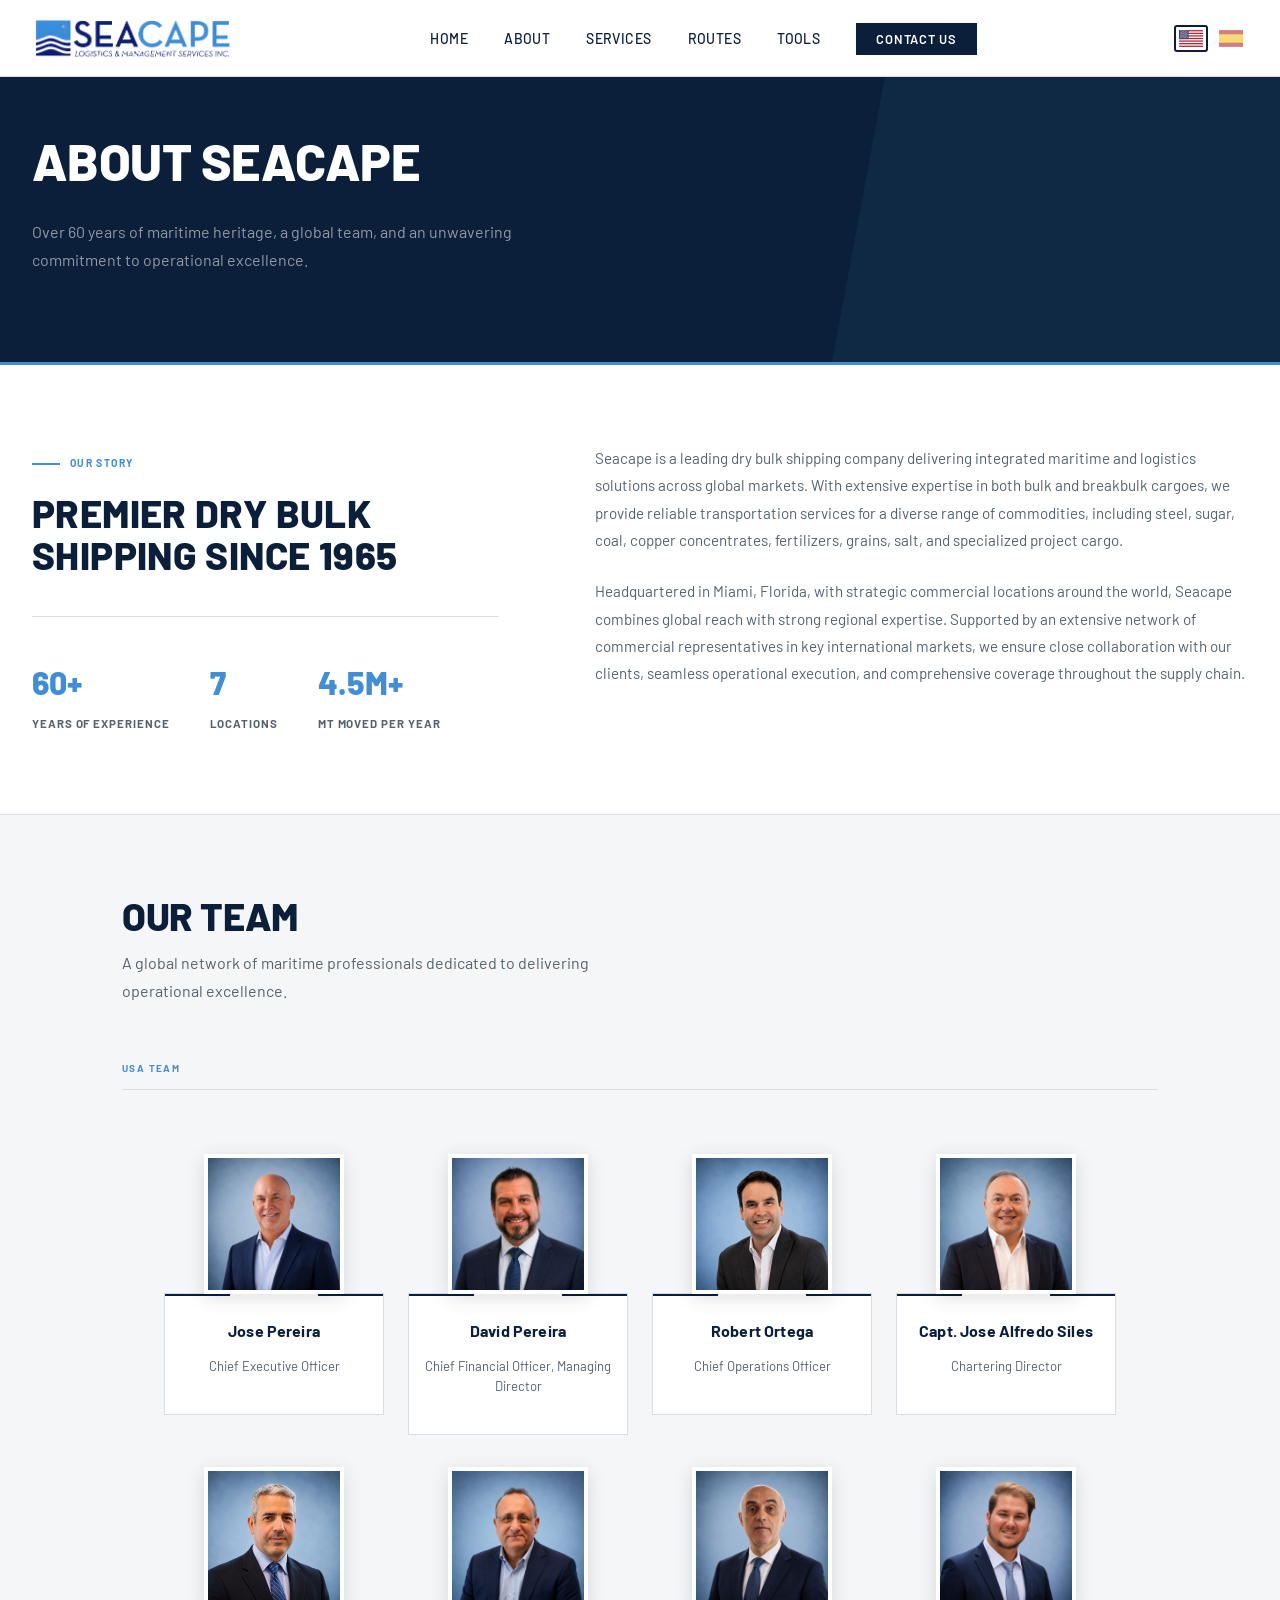
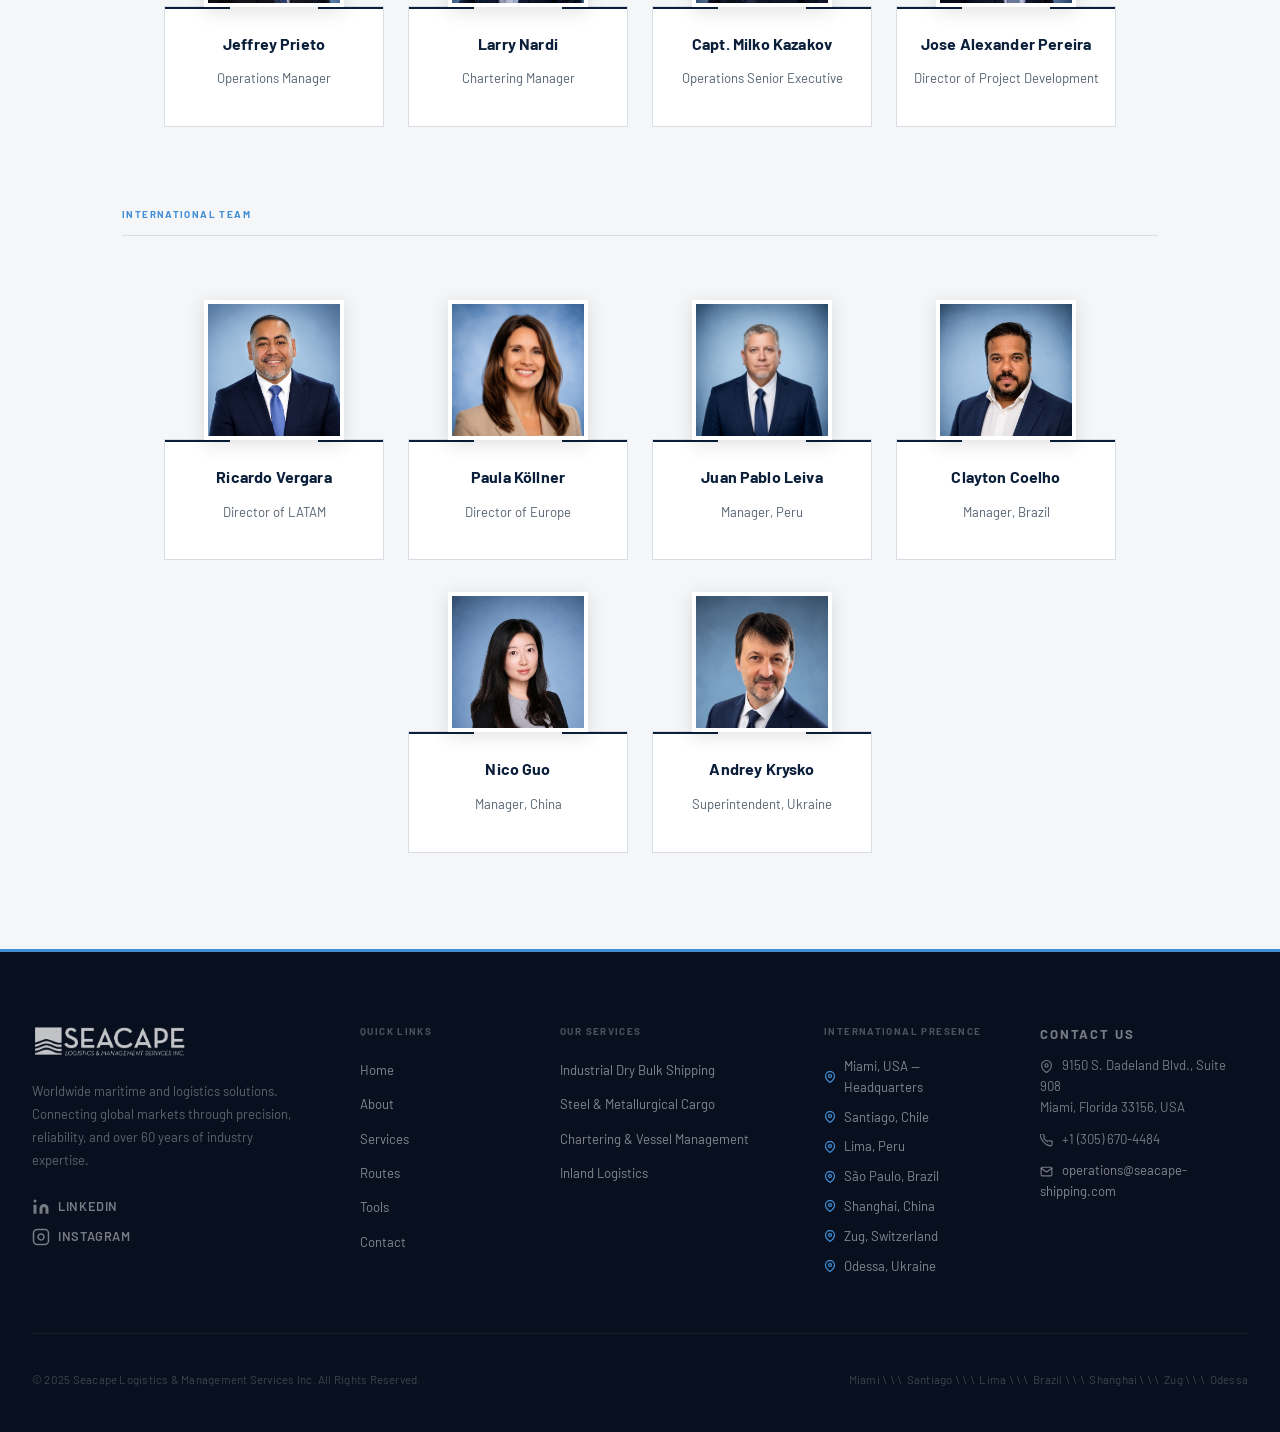
==== commit 63ab2dd4: "Add favicon using Seacape icon mark Co-Authored-By: Claude Sonnet 4.6 <noreply@anthropic.com>" ====
--- a/about.html
+++ b/about.html
@@ -5,6 +5,8 @@
   <meta name="viewport" content="width=device-width, initial-scale=1.0"/>
   <title>About – Seacape Logistics &amp; Management Services Inc.</title>
   <meta name="description" content="Over 60 years of maritime expertise. Meet the leadership team and global professionals behind Seacape's worldwide shipping and logistics operations."/>
+  <link rel="icon" type="image/x-icon" href="/favicon.ico"/>
+  <link rel="icon" type="image/png" href="/favicon.png"/>
   <link rel="stylesheet" href="css/styles.css"/>
   <style>
     /* ── About Page ─────────────────────────── */
